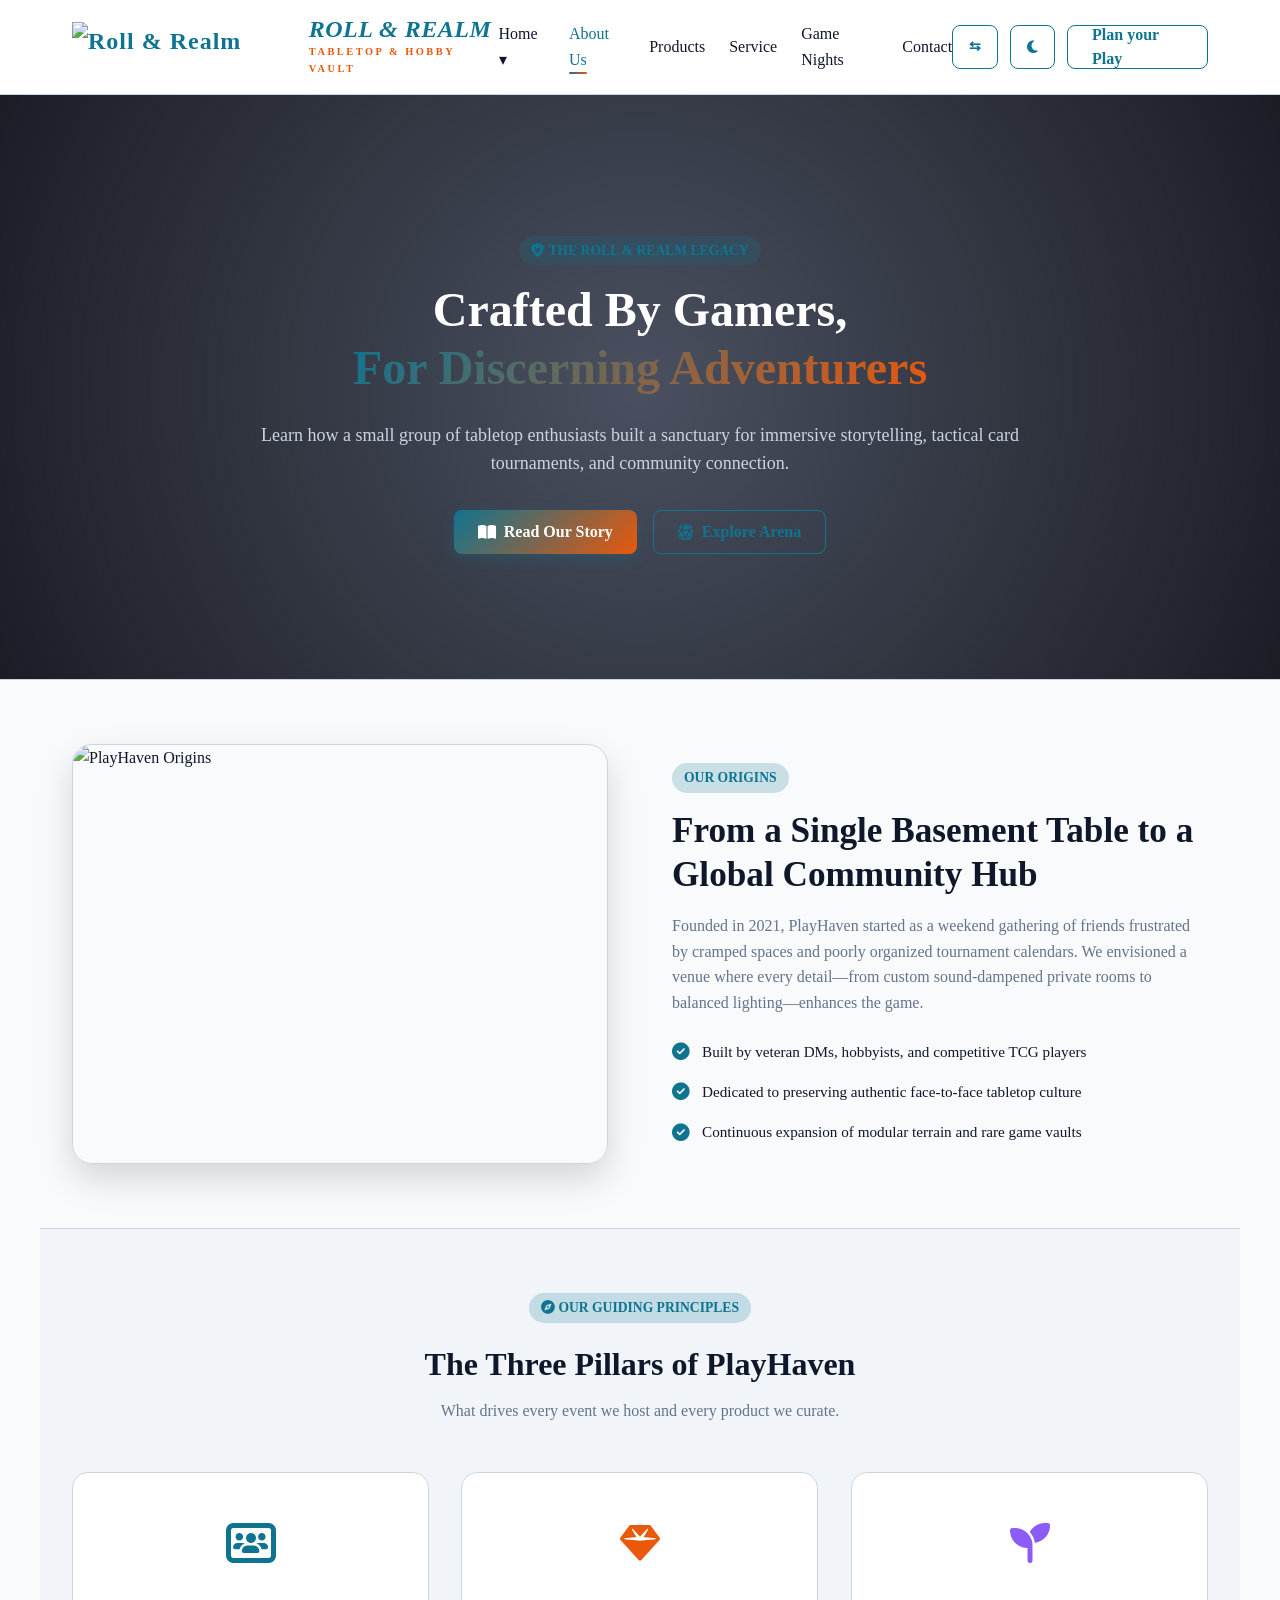
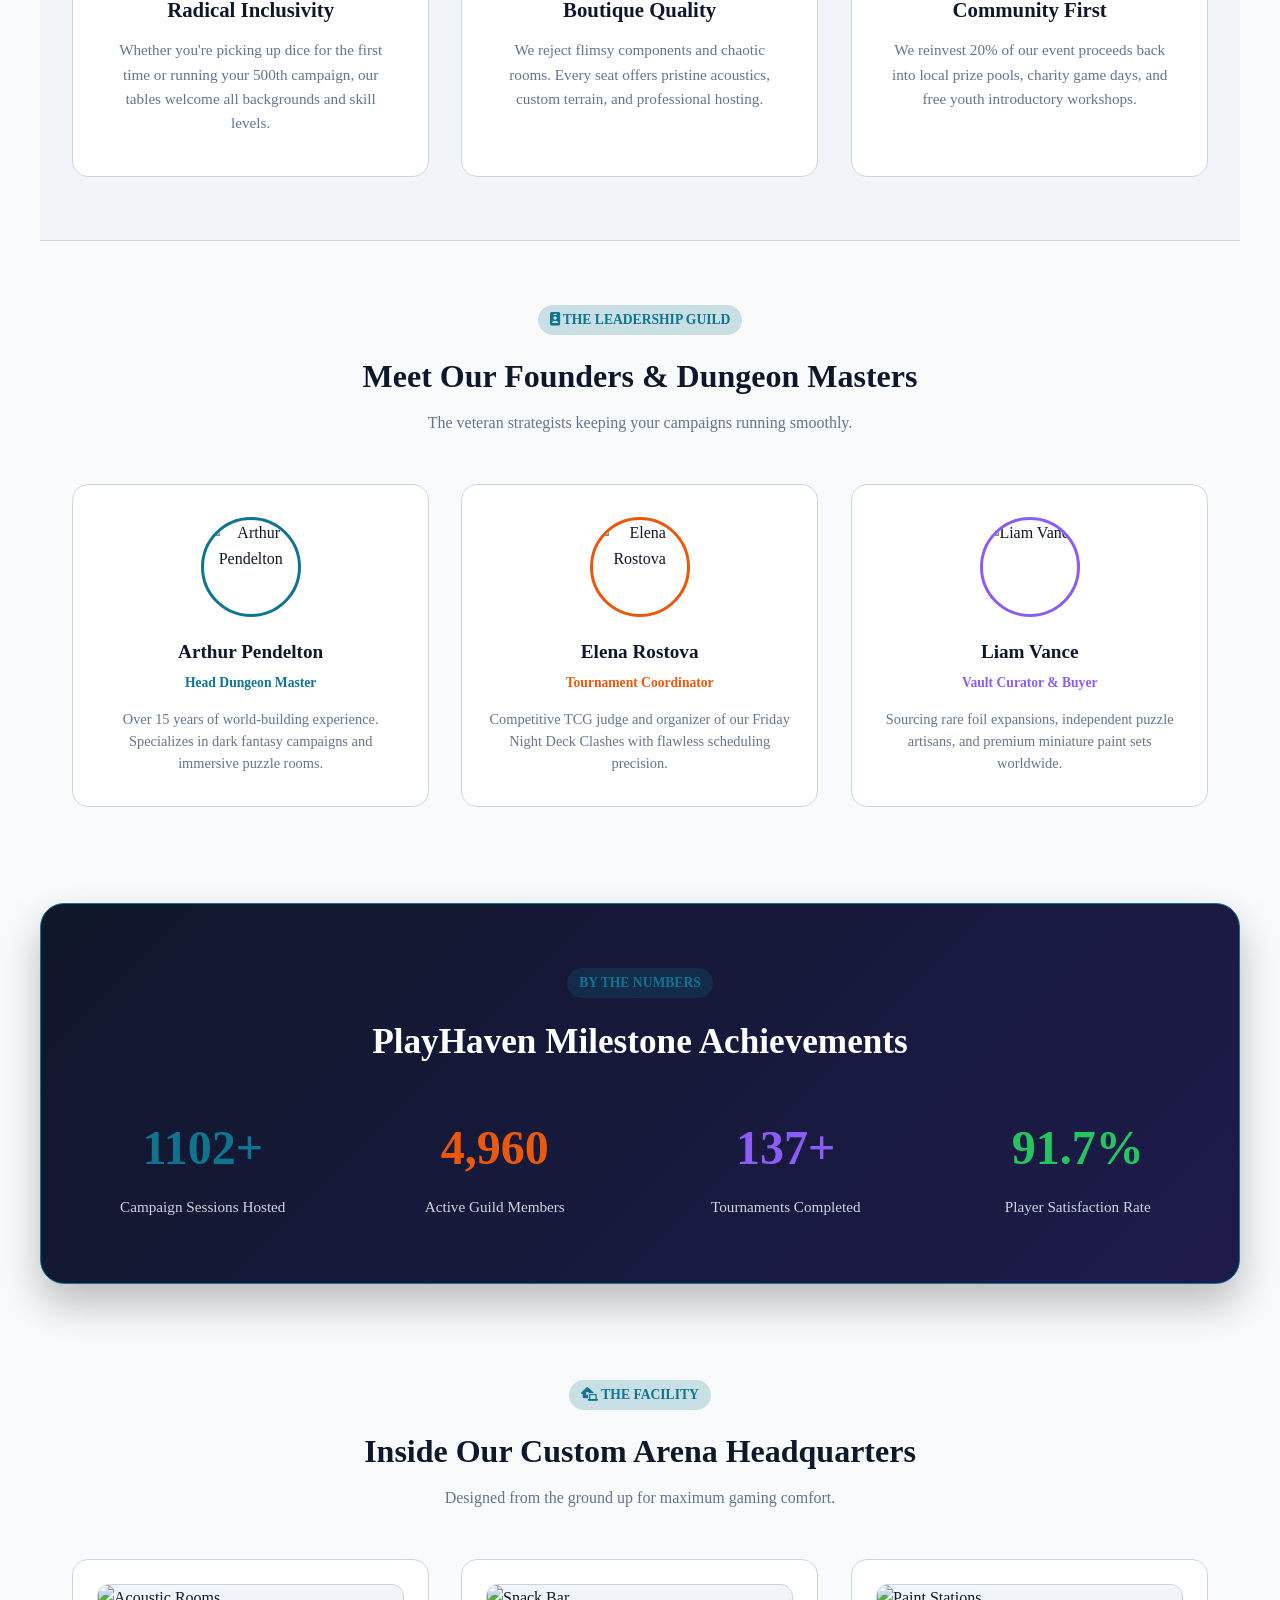
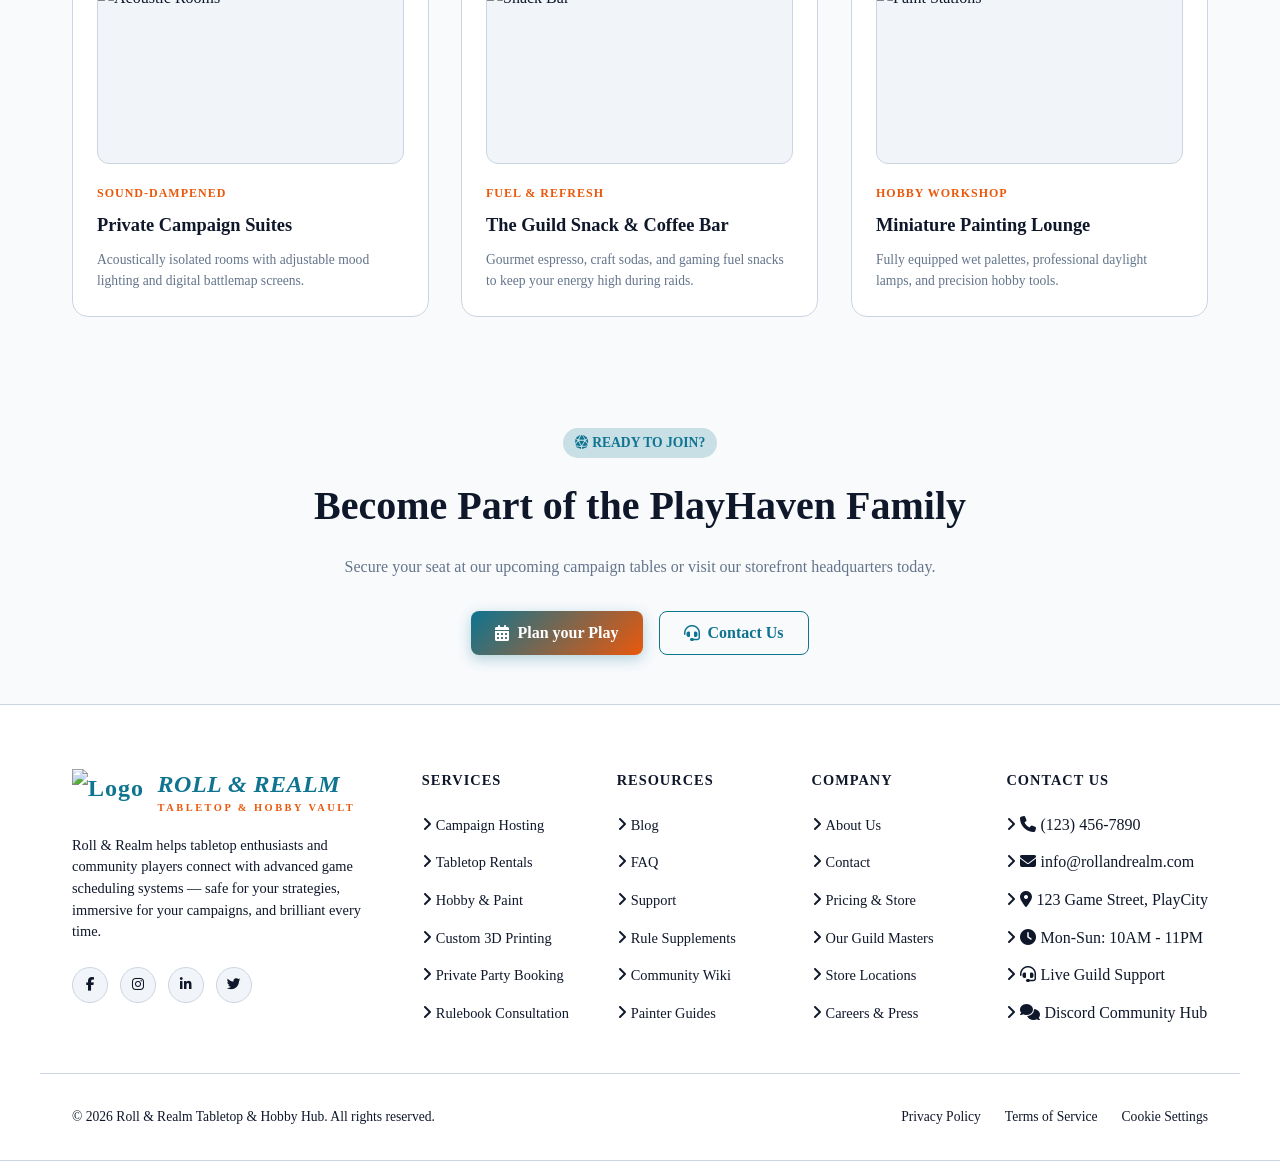
==== about.html @ 646dea74 "Add files via upload" ====
<!DOCTYPE html>
<html lang="en" dir="ltr" data-theme="light">
<head>
  <meta charset="UTF-8" />
  <meta name="viewport" content="width=device-width, initial-scale=1.0" />
  <title>Roll & Realm | About Our Guild & Story</title>
  <link rel="stylesheet" href="https://cdnjs.cloudflare.com/ajax/libs/font-awesome/6.5.2/css/all.min.css">
  <link rel="stylesheet" href="header_footer.css">
  <link rel="stylesheet" href="index.css">
  <link rel="stylesheet" href="about.css">
</head>
<body>

  <!-- HEADER -->
  <header>
    <div class="nav-container">
      <a href="index.html" class="logo" style="display: flex; align-items: center; gap: 0.85rem; text-decoration: none;">
        <!-- Header Logo Image (50px height) -->
        <img src="images/Gemini_Generated_Image_be06c9be06c9be06-removebg-preview.png" alt="Roll & Realm Logo" class="logo-img" style="height: 50px; width: auto; object-fit: contain;">
        <div style="display: flex; flex-direction: column;">
          <!-- Primary & Secondary Color-Split Title -->
          <span style="font-family: var(--font-heading); font-size: 1.5rem; font-weight: 800; font-style: italic; letter-spacing: 0.5px; color: var(--accent-teal); line-height: 1.1;">
            ROLL & REALM
          </span>
          <span style="font-family: var(--font-body); font-size: 0.65rem; font-weight: 700; letter-spacing: 2.5px; color: var(--accent-orange); text-transform: uppercase; margin-top: 2px;">
            TABLETOP & HOBBY VAULT
          </span>
        </div>
      </a>
      
      <!-- Mobile Hamburger Toggle Button -->
      <button id="mobileMenuToggle" class="mobile-menu-toggle" aria-label="Toggle Navigation Menu">
        <i class="fa-solid fa-bars"></i>
      </button>
      
      <ul class="nav-links" id="navLinks">
        <li class="dropdown" id="homeDropdown">
          <a href="index.html" class="active dropdown-toggle">Home ▾</a>
          <ul class="dropdown-menu">
            <li><a href="index.html">Home 1</a></li>
            <li><a href="home2.html">Home 2</a></li>
          </ul>
        </li>
        <li><a href="about.html" class="active">About Us</a></li>
        <li><a href="products.html">Products</a></li>
        <li><a href="service.html">Service</a></li>
        <li><a href="gamenights.html">Game Nights</a></li>
        <li><a href="contact.html">Contact</a></li>
      </ul>

      <div class="header-actions">
        <button id="rtlToggle" class="icon-btn" title="Toggle Text Direction">⇆</button>
        <button id="themeToggle" class="icon-btn" title="Toggle Dark/Light Mode"><i class="fa-solid fa-moon"></i></button>
        <a href="joingamenight.html" class="btn btn-secondary">Plan your Play</a>
      </div>
    </div>
  </header>

  <!-- SECTION 1: HERO BANNER -->
  <section class="hero about-hero">
    <div class="hero-container about-hero-container">
      <div class="hero-content about-hero-content">
        <span class="badge"><i class="fa-solid fa-shield-cat"></i> THE Roll & Realm LEGACY</span>
        <h1 class="about-title">Crafted By Gamers, <br><span>For Discerning Adventurers</span></h1>
        <p class="about-sub">Learn how a small group of tabletop enthusiasts built a sanctuary for immersive storytelling, tactical card tournaments, and community connection.</p>
        
        <div class="about-hero-buttons">
          <a href="#story" class="btn btn-primary"><i class="fa-solid fa-book-open"></i> Read Our Story</a>
          <a href="gamenights.html" class="btn btn-secondary"><i class="fa-solid fa-dice-d20"></i> Explore Arena</a>
        </div>
      </div>
    </div>
  </section>

  <!-- SECTION 2: OUR ORIGIN STORY -->
  <section class="container" id="story">
    <div class="feature-split-grid">
      <div class="feature-img-box">
        <img src="images/7962aaa13ecdf8070769fff1e9ca7cd3.jpg" alt="PlayHaven Origins" class="split-img">
      </div>
      <div class="feature-text-content">
        <span class="badge">OUR ORIGINS</span>
        <h2 class="section-title about-story-title">From a Single Basement Table to a Global Community Hub</h2>
        <p class="section-subtitle about-story-sub">
          Founded in 2021, PlayHaven started as a weekend gathering of friends frustrated by cramped spaces and poorly organized tournament calendars. We envisioned a venue where every detail—from custom sound-dampened private rooms to balanced lighting—enhances the game.
        </p>
        <ul class="feature-check-list">
          <li><i class="fa-solid fa-circle-check"></i> Built by veteran DMs, hobbyists, and competitive TCG players</li>
          <li><i class="fa-solid fa-circle-check"></i> Dedicated to preserving authentic face-to-face tabletop culture</li>
          <li><i class="fa-solid fa-circle-check"></i> Continuous expansion of modular terrain and rare game vaults</li>
        </ul>
      </div>
    </div>
  </section>

  <!-- SECTION 3: CORE PILLARS / VALUES -->
  <section class="container pillars-section">
    <div class="section-header center-header">
      <span class="badge"><i class="fa-solid fa-compass"></i> OUR GUIDING PRINCIPLES</span>
      <h2 class="section-title">The Three Pillars of PlayHaven</h2>
      <p class="section-subtitle">What drives every event we host and every product we curate.</p>
    </div>

    <div class="grid pillars-grid">
      <div class="card pillar-card">
        <div class="pillar-icon teal-icon"><i class="fa-solid fa-users-rectangle"></i></div>
        <h3 class="card-title">Radical Inclusivity</h3>
        <p class="pillar-desc">Whether you're picking up dice for the first time or running your 500th campaign, our tables welcome all backgrounds and skill levels.</p>
      </div>

      <div class="card pillar-card">
        <div class="pillar-icon orange-icon"><i class="fa-solid fa-gem"></i></div>
        <h3 class="card-title">Boutique Quality</h3>
        <p class="pillar-desc">We reject flimsy components and chaotic rooms. Every seat offers pristine acoustics, custom terrain, and professional hosting.</p>
      </div>

      <div class="card pillar-card">
        <div class="pillar-icon purple-icon"><i class="fa-solid fa-seedling"></i></div>
        <h3 class="card-title">Community First</h3>
        <p class="pillar-desc">We reinvest 20% of our event proceeds back into local prize pools, charity game days, and free youth introductory workshops.</p>
      </div>
    </div>
  </section>

  <!-- SECTION 4: MEET THE GUILD MASTERS (TEAM) -->
  <section class="container">
    <div class="section-header center-header">
      <span class="badge"><i class="fa-solid fa-id-badge"></i> THE LEADERSHIP GUILD</span>
      <h2 class="section-title">Meet Our Founders & Dungeon Masters</h2>
      <p class="section-subtitle">The veteran strategists keeping your campaigns running smoothly.</p>
    </div>

    <div class="grid team-grid">
      <div class="card team-card">
        <div class="team-avatar teal-border">
          <img src="images/73cfa2ab634e9ffde08defc4d5d19cc4.jpg" alt="Arthur Pendelton">
        </div>
        <h3 class="card-title">Arthur Pendelton</h3>
        <p class="team-role teal-text">Head Dungeon Master</p>
        <p class="team-bio">Over 15 years of world-building experience. Specializes in dark fantasy campaigns and immersive puzzle rooms.</p>
      </div>

      <div class="card team-card">
        <div class="team-avatar orange-border">
          <img src="images/0a29b0160ee23f78bee0ffdef27e2d94.jpg" alt="Elena Rostova">
        </div>
        <h3 class="card-title">Elena Rostova</h3>
        <p class="team-role orange-text">Tournament Coordinator</p>
        <p class="team-bio">Competitive TCG judge and organizer of our Friday Night Deck Clashes with flawless scheduling precision.</p>
      </div>

      <div class="card team-card">
        <div class="team-avatar purple-border">
          <img src="images/62b216ba33ad193ccfe4225946fd51f7.jpg" alt="Liam Vance">
        </div>
        <h3 class="card-title">Liam Vance</h3>
        <p class="team-role purple-text">Vault Curator & Buyer</p>
        <p class="team-bio">Sourcing rare foil expansions, independent puzzle artisans, and premium miniature paint sets worldwide.</p>
      </div>
    </div>
  </section>

  <!-- SECTION 5: ARENA STATS & MILESTONES -->
  <section class="container milestones-banner">
    <span class="badge glow-badge">BY THE NUMBERS</span>
    <h2 class="milestones-title">PlayHaven Milestone Achievements</h2>
    
    <div class="grid stats-grid">
      <div>
        <div class="stat-number teal-text" data-target="1200" data-suffix="+">0</div>
        <p class="stat-label">Campaign Sessions Hosted</p>
      </div>
      <div>
        <div class="stat-number orange-text" data-target="5400" data-comma="true">0</div>
        <p class="stat-label">Active Guild Members</p>
      </div>
      <div>
        <div class="stat-number purple-text" data-target="150" data-suffix="+">0</div>
        <p class="stat-label">Tournaments Completed</p>
      </div>
      <div>
        <div class="stat-number green-text" data-target="99.8" data-decimal="1" data-suffix="%">0</div>
        <p class="stat-label">Player Satisfaction Rate</p>
      </div>
    </div>
  </section>

  <!-- SECTION 6: AMENITIES & FACILITIES TOUR -->
  <section class="container">
    <div class="section-header center-header">
      <span class="badge"><i class="fa-solid fa-house-laptop"></i> THE FACILITY</span>
      <h2 class="section-title">Inside Our Custom Arena Headquarters</h2>
      <p class="section-subtitle">Designed from the ground up for maximum gaming comfort.</p>
    </div>

    <div class="grid">
      <div class="card">
        <div class="card-img-container">
          <img src="images/deb864ee4338fb6cf59f6efba144cb73.jpg" alt="Acoustic Rooms" class="card-img">
        </div>
        <span class="card-tags">SOUND-DAMPENED</span>
        <h3 class="card-title">Private Campaign Suites</h3>
        <p class="facility-desc">Acoustically isolated rooms with adjustable mood lighting and digital battlemap screens.</p>
      </div>

      <div class="card">
        <div class="card-img-container">
          <img src="images/7059cb725a400b8bf9dd830a35dd4285.jpg" alt="Snack Bar" class="card-img">
        </div>
        <span class="card-tags">FUEL & REFRESH</span>
        <h3 class="card-title">The Guild Snack & Coffee Bar</h3>
        <p class="facility-desc">Gourmet espresso, craft sodas, and gaming fuel snacks to keep your energy high during raids.</p>
      </div>

      <div class="card">
        <div class="card-img-container">
          <img src="images/3bfb97fa944cf3297b268c1e244c42bf.jpg" alt="Paint Stations" class="card-img">
        </div>
        <span class="card-tags">HOBBY WORKSHOP</span>
        <h3 class="card-title">Miniature Painting Lounge</h3>
        <p class="facility-desc">Fully equipped wet palettes, professional daylight lamps, and precision hobby tools.</p>
      </div>
    </div>
  </section>

  <!-- SECTION 7: FINAL CTA -->
  <section class="container about-cta-section">
    <div class="about-cta-box">
      <span class="badge"><i class="fa-solid fa-dice-d20"></i> READY TO JOIN?</span>
      <h2 class="section-title about-cta-title">Become Part of the PlayHaven Family</h2>
      <p class="section-subtitle about-cta-sub">Secure your seat at our upcoming campaign tables or visit our storefront headquarters today.</p>
      <div class="about-cta-buttons">
        <a href="joingamenight.html" class="btn btn-primary"><i class="fa-solid fa-calendar-days"></i> Plan your Play</a>
        <a href="contact.html" class="btn btn-secondary"><i class="fa-solid fa-headset"></i> Contact Us</a>
      </div>
    </div>
  </section>

  <!-- FOOTER -->
  <footer class="site-footer">
    <div class="footer-container">
      <div class="footer-brand-col">
        <a href="index.html" class="footer-logo" style="display: flex; align-items: center; gap: 0.85rem; text-decoration: none;">
          <!-- Footer Logo Image (50px height) -->
          <img src="images/Gemini_Generated_Image_be06c9be06c9be06-removebg-preview.png" alt="Logo" class="footer-logo-img" style="height: 50px; width: auto; object-fit: contain;">
          <div style="display: flex; flex-direction: column;">
            <!-- Primary & Secondary Color-Split Title -->
            <span style="font-family: var(--font-heading); font-size: 1.5rem; font-weight: 800; font-style: italic; letter-spacing: 0.5px; color: var(--accent-teal); line-height: 1.1;">
              ROLL & REALM
            </span>
            <span style="font-family: var(--font-body); font-size: 0.65rem; font-weight: 700; letter-spacing: 2.5px; color: var(--accent-orange); text-transform: uppercase; margin-top: 2px;">
              TABLETOP & HOBBY VAULT
            </span>
          </div>
        </a>
        <p>Roll & Realm helps tabletop enthusiasts and community players connect with advanced game scheduling systems — safe for your strategies, immersive for your campaigns, and brilliant every time.</p>
        <div class="footer-socials">
          <a href="#" class="social-icon"><i class="fab fa-facebook-f"></i></a>
          <a href="#" class="social-icon"><i class="fab fa-instagram"></i></a>
          <a href="#" class="social-icon"><i class="fab fa-linkedin-in"></i></a>
          <a href="#" class="social-icon"><i class="fab fa-twitter"></i></a>
        </div>
      </div>

      <div class="footer-col">
        <h4>SERVICES</h4>
        <ul class="footer-links">
          <li><i class="fa-solid fa-angle-right"></i> <a href="service.html">Campaign Hosting</a></li>
          <li><i class="fa-solid fa-angle-right"></i> <a href="service.html">Tabletop Rentals</a></li>
          <li><i class="fa-solid fa-angle-right"></i> <a href="service.html">Hobby & Paint</a></li>
          <li><i class="fa-solid fa-angle-right"></i> <a href="service.html">Custom 3D Printing</a></li>
          <li><i class="fa-solid fa-angle-right"></i> <a href="service.html">Private Party Booking</a></li>
          <li><i class="fa-solid fa-angle-right"></i> <a href="service.html">Rulebook Consultation</a></li>
        </ul>
      </div>

      <div class="footer-col">
        <h4>RESOURCES</h4>
        <ul class="footer-links">
          <li><i class="fa-solid fa-angle-right"></i> <a href="blog.html">Blog</a></li>
          <li><i class="fa-solid fa-angle-right"></i> <a href="contact.html">FAQ</a></li>
          <li><i class="fa-solid fa-angle-right"></i> <a href="contact.html">Support</a></li>
          <li><i class="fa-solid fa-angle-right"></i> <a href="blog.html">Rule Supplements</a></li>
          <li><i class="fa-solid fa-angle-right"></i> <a href="blog.html">Community Wiki</a></li>
          <li><i class="fa-solid fa-angle-right"></i> <a href="blog.html">Painter Guides</a></li>
        </ul>
      </div>

      <div class="footer-col">
        <h4>COMPANY</h4>
        <ul class="footer-links">
          <li><i class="fa-solid fa-angle-right"></i> <a href="about.html">About Us</a></li>
          <li><i class="fa-solid fa-angle-right"></i> <a href="contact.html">Contact</a></li>
          <li><i class="fa-solid fa-angle-right"></i> <a href="products.html">Pricing & Store</a></li>
          <li><i class="fa-solid fa-angle-right"></i> <a href="about.html">Our Guild Masters</a></li>
          <li><i class="fa-solid fa-angle-right"></i> <a href="about.html">Store Locations</a></li>
          <li><i class="fa-solid fa-angle-right"></i> <a href="about.html">Careers & Press</a></li>
        </ul>
      </div>

      <div class="footer-col">
        <h4>CONTACT US</h4>
        <ul class="footer-links">
          <li><i class="fa-solid fa-angle-right"></i> <i class="fa-solid fa-phone"></i> (123) 456-7890</li>
          <li><i class="fa-solid fa-angle-right"></i> <i class="fa-solid fa-envelope"></i> info@rollandrealm.com</li>
          <li><i class="fa-solid fa-angle-right"></i> <i class="fa-solid fa-map-marker-alt"></i> 123 Game Street, PlayCity</li>
          <li><i class="fa-solid fa-angle-right"></i> <i class="fa-solid fa-clock"></i> Mon-Sun: 10AM - 11PM</li>
          <li><i class="fa-solid fa-angle-right"></i> <i class="fa-solid fa-headset"></i> Live Guild Support</li>
          <li><i class="fa-solid fa-angle-right"></i> <i class="fa-solid fa-comments"></i> Discord Community Hub</li>
        </ul>
      </div>
    </div>

    <div class="footer-bottom">
      <p>&copy; 2026 Roll & Realm Tabletop & Hobby Hub. All rights reserved.</p>
      <div class="footer-bottom-links">
        <a href="#">Privacy Policy</a>
        <a href="#">Terms of Service</a>
        <a href="#">Cookie Settings</a>
      </div>
    </div>
  </footer>

  <script src="allfils.js"></script>
</body>
</html>
---- header_footer.css ----
:root {
  --font-heading: 'Playfair Display', serif;
  --font-body: 'Lora', serif;
}

:root[data-theme="dark"] {
  --bg-dark: #0f111a;
  --bg-card: #181b29;
  --bg-card-hover: #21263b;
  --accent-teal: #06b6d4;
  --accent-orange: #f97316;
  --accent-purple: #8b5cf6;
  --text-main: #f3f4f6;
  --text-muted: #9ca3af;
  --border-color: #2e344e;
}

:root, :root[data-theme="light"] {
  --bg-dark: #f8fafc;
  --bg-card: #ffffff;
  --bg-card-hover: #f1f5f9;
  --accent-teal: #0e7490;
  --accent-orange: #ea580c;
  --accent-purple: #8b5cf6;
  --text-main: #0f172a;
  --text-muted: #64748b;
  --border-color: #cbd5e1;
}

* {
  box-sizing: border-box;
  margin: 0;
  padding: 0;
}

body {
  background-color: var(--bg-dark);
  color: var(--text-main);
  font-family: var(--font-body);
  line-height: 1.6;
  transition: background-color 0.3s ease, color 0.3s ease;
}

a {
  color: inherit;
  text-decoration: none;
}

header {
  background-color: var(--bg-card);
  backdrop-filter: blur(8px);
  border-bottom: 1px solid var(--border-color);
  position: sticky;
  top: 0;
  z-index: 1000;
}

.nav-container {
  max-width: 1200px;
  margin: 0 auto;
  display: flex;
  justify-content: space-between;
  align-items: center;
  padding: 1rem 2rem;
}

.logo {
  font-family: var(--font-heading);
  font-size: 1.5rem;
  font-weight: 800;
  color: var(--accent-teal);
  display: flex; 
  align-items: center;
  gap: 0.75rem;
  letter-spacing: 1px;
}

.logo-img {
  height: 36px;
  width: auto;
  object-fit: contain;
}

.nav-links {
  display: flex;
  list-style: none;
  gap: 1.5rem;
  align-items: center;
}

.nav-links a {
  font-weight: 500;
  transition: color 0.2s ease;
  position: relative;
  padding-bottom: 4px;
}

.nav-links a:hover {
  color: var(--accent-teal);
}

.nav-links a.active {
  color: var(--accent-teal);
}

.nav-links a.active::after {
  content: '';
  position: absolute;
  bottom: 0;
  left: 0;
  width: 100%;
  height: 2px;
  background: linear-gradient(135deg, var(--accent-teal), var(--accent-orange));
  border-radius: 2px;
}

.dropdown {
  position: relative;
}

.dropdown-menu {
  position: absolute;
  top: 100%;
  left: 0;
  background-color: var(--bg-card);
  border: 1px solid var(--border-color);
  border-radius: 8px;
  list-style: none;
  padding: 0.5rem 0;
  min-width: 130px;
  display: none;
  box-shadow: 0 10px 25px rgba(0,0,0,0.15);
}

.dropdown:hover .dropdown-menu {
  display: block;
}

.dropdown-menu li a {
  padding: 0.5rem 1rem;
  display: block;
  font-size: 0.9rem;
  color: var(--text-muted);
}

.dropdown-menu li a:hover {
  background-color: var(--bg-card-hover);
  color: var(--accent-teal);
  padding-bottom: 0.5rem;
}

.dropdown-menu li a.active::after {
  display: none;
}

.header-actions {
  display: flex;
  align-items: center;
  gap: 0.75rem;
}

/* --- Toggle Buttons matched exactly to Secondary Buttons --- */
.icon-btn {
  display: inline-flex;
  align-items: center;
  justify-content: center;
  gap: 0.5rem;
  padding: 0.75rem 1rem;
  border-radius: 8px;
  font-weight: 600;
  cursor: pointer;
  transition: all 0.2s ease;
  background: transparent;
  border: 1px solid var(--accent-teal);
  color: var(--accent-teal) !important;
  font-size: 0.9rem;
  font-family: var(--font-body);
  line-height: 1.5;
  height: 44px;
}

.icon-btn:hover {
  background: rgba(14, 116, 144, 0.12);
  transform: translateY(-2px);
}

.btn {
  display: inline-flex;
  align-items: center;
  justify-content: center;
  gap: 0.5rem;
  padding: 0.75rem 1.5rem;
  border-radius: 8px;
  font-weight: 600;
  cursor: pointer;
  transition: all 0.2s ease;
  border: none;
  font-family: var(--font-body);
  line-height: 1.5;
  height: 44px;
}

.btn-primary {
  background: linear-gradient(135deg, var(--accent-teal), var(--accent-orange));
  color: #ffffff !important;
  box-shadow: 0 4px 14px rgba(14, 116, 144, 0.3);
}

.btn-primary:hover {
  transform: translateY(-2px);
  box-shadow: 0 6px 20px rgba(249, 115, 22, 0.4);
}

.btn-secondary {
  background: transparent;
  border: 1px solid var(--accent-teal);
  color: var(--accent-teal) !important;
}

.btn-secondary:hover {
  background: rgba(14, 116, 144, 0.12);
  transform: translateY(-2px);
}

.badge {
  display: inline-block;
  background: rgba(14, 116, 144, 0.2);
  color: var(--accent-teal);
  padding: 0.25rem 0.75rem;
  border-radius: 20px;
  font-size: 0.85rem;
  font-weight: 600;
  margin-bottom: 1rem;
  text-transform: uppercase;
}

.site-footer {
  background-color: var(--bg-card);
  border-top: 1px solid var(--border-color);
  border-bottom: 1px solid var(--border-color);
  padding: 4rem 0 2rem 0;
}

.footer-container {
  max-width: 1200px;
  margin: 0 auto;
  padding: 0 2rem 3rem 2rem;
  display: grid;
  grid-template-columns: 2fr 1fr 1fr 1fr 1fr;
  gap: 2.5rem;
  border-bottom: 1px solid var(--border-color);
}

.footer-brand-col {
  display: flex;
  flex-direction: column;
  gap: 1rem;
}

.footer-logo {
  font-family: var(--font-heading);
  font-size: 1.5rem;
  font-weight: 800;
  color: var(--accent-teal);
  display: flex; 
  align-items: center;
  gap: 0.75rem;
  letter-spacing: 1px;
}

.footer-logo-img {
  height: 36px;
  width: auto;
  object-fit: contain;
}

.footer-brand-col p {
  font-size: 0.9rem;
  line-height: 1.5;
  max-width: 320px;
}

.footer-socials {
  display: flex;
  gap: 0.75rem;
  margin-top: 0.5rem;
}

.social-icon {
  width: 36px;
  height: 36px;
  background-color: var(--bg-card-hover);
  border: 1px solid var(--border-color);
  border-radius: 50%;
  display: flex;
  align-items: center;
  justify-content: center;
  color: var(--text-main);
  font-size: 0.85rem;
  font-weight: 600;
  transition: all 0.2s ease;
}

.social-icon:hover {
  background-color: var(--accent-teal);
  color: #fff;
  border-color: var(--accent-teal);
}

.footer-col h4 {
  font-family: var(--font-heading);
  font-size: 0.9rem;
  letter-spacing: 1px;
  color: var(--text-main);
  margin-bottom: 1.25rem;
}

.footer-links {
  list-style: none;
  display: flex;
  flex-direction: column;
  gap: 0.75rem;
}

.footer-links a {
  font-size: 0.9rem;
  transition: color 0.2s ease;
}

.footer-links a:hover {
  color: var(--accent-teal);
}

.footer-bottom {
  max-width: 1200px;
  margin: 0 auto;
  padding: 2rem 2rem 0 2rem;
  display: flex;
  justify-content: space-between;
  align-items: center;
  font-size: 0.85rem;
  flex-wrap: wrap;
  gap: 1rem;
}

.footer-bottom-links {
  display: flex;
  gap: 1.5rem;
}

.footer-bottom-links a:hover {
  color: var(--accent-teal);
}

.mobile-menu-toggle {
  display: none;
  background: var(--bg-card-hover);
  border: 1px solid var(--border-color);
  color: var(--text-main);
  padding: 0.5rem 0.75rem;
  border-radius: 8px;
  cursor: pointer;
  font-size: 1.1rem;
  transition: all 0.2s ease;
}

.mobile-menu-toggle:hover {
  border-color: var(--accent-teal);
  color: var(--accent-teal);
}

@media (max-width: 1024px) {
  .footer-container {
    grid-template-columns: 1fr 1fr;
    gap: 2rem;
  }
}

@media (max-width: 900px) {
  .nav-links {
    position: absolute;
    top: 100%;
    left: 0;
    width: 100%;
    background-color: var(--bg-card);
    flex-direction: column;
    align-items: flex-start;
    padding: 1.5rem 2rem;
    gap: 1.2rem;
    border-bottom: 1px solid var(--border-color);
    box-shadow: 0 15px 30px rgba(0, 0, 0, 0.2);
    display: none;
  }

  .nav-links.mobile-active {
    display: flex;
  }

  .mobile-menu-toggle {
    display: inline-flex;
    align-items: center;
    justify-content: center;
  }

  .footer-container {
    grid-template-columns: 1fr;
    gap: 2rem;
  }
  
  .footer-bottom {
    flex-direction: column;
    align-items: flex-start;
  }
}

.footer-col:last-child .footer-links li {
  white-space: nowrap;
}

.reveal-on-scroll {
  opacity: 0;
  transform: translateY(35px);
  transition: opacity 1.2s cubic-bezier(0.16, 1, 0.3, 1), 
              transform 1.2s cubic-bezier(0.16, 1, 0.3, 1);
  will-change: opacity, transform;
}

.reveal-on-scroll.visible {
  opacity: 1;
  transform: translateY(0);
}

.nav-links {
  display: flex;
  list-style: none;
  gap: 30px;
}

.nav-links a {
  position: relative;
  text-decoration: none;
  color: #333; /* Adjust to your text color */
  font-weight: 500;
  padding-bottom: 8px; /* Creates space for the line */
}

/* The active underline effect */
.nav-links a.active::after,
.nav-links a:hover::after {
  content: '';
  position: absolute;
  bottom: 0;
  left: 0;
  width: 100%;
  height: 2px;
  background-color:linear-gradient(to right, var(--accent-teal), var(--accent-orange)); /* Change this to match your theme's accent color (e.g., gold or blue) */
  border-radius: 2px;
}
.nav-links {
  display: flex;
  list-style: none;
  gap: 1.5rem;
  align-items: center;
}

.nav-links > li > a {
  position: relative; /* REQUIRED: Anchors the underline line */
  text-decoration: none;
  font-weight: 500;
  padding-bottom: 6px; /* Creates clearance for the line */
  transition: color 0.2s ease;
  color: var(--text-main);
}

.nav-links > li > a:hover {
  color: var(--accent-teal);
}

.nav-links > li > a.active {
  color: var(--accent-teal);
}

/* The Active Underline Effect across all pages */
.nav-links > li > a.active::after,
.nav-links > li > a:hover::after {
  content: '';
  position: absolute;
  bottom: 0;
  left: 0;
  width: 100%;
  height: 2px;
  background: linear-gradient(135deg, var(--accent-teal), var(--accent-orange));
  border-radius: 2px;
}
---- index.css ----
.logo, .footer-logo {
  display: flex;
  align-items: center;
  gap: 0.85rem;
  text-decoration: none;
}

.logo-img, .footer-logo-img {
  height: 50px;
  width: auto;
  object-fit: contain;
}

.logo-text-group {
  display: flex;
  flex-direction: column;
}

.logo-title {
  font-family: var(--font-heading);
  font-size: 1.5rem;
  font-weight: 800;
  font-style: italic;
  letter-spacing: 0.5px;
  color: var(--text-main);
  line-height: 1.1;
}

.logo-title .brand-accent {
  color: var(--accent-teal);
}

.logo-subtitle {
  font-family: var(--font-body);
  font-size: 0.65rem;
  font-weight: 700;
  letter-spacing: 2.5px;
  color: var(--accent-teal);
  text-transform: uppercase;
  margin-top: 2px;
}

/* --- Hero Section Styles --- */
.hero {
  width: 100%;
  min-height: 85vh;
  margin: 0;
  padding: 5rem 2rem; 
  display: flex;
  align-items: center;
  justify-content: center;
  background: linear-gradient(rgba(15, 17, 26, 0.85), rgba(15, 17, 26, 0.85)), 
              url('images/Gemini_Generated_Image_5ckll5ckll5ckll5.png');
  background-size: cover;
  background-position: center;
  background-repeat: no-repeat;
  border-bottom: 1px solid var(--border-color);
}

.hero-container {
  max-width: 1200px;
  width: 100%;
  margin: 0 auto;
  display: grid;
  grid-template-columns: 1.1fr 0.9fr;
  gap: 3.5rem;
  align-items: center;
  padding: 0;
}

.hero-content {
  padding-left: 0;
  text-align: left;
}

.hero-content h1 {
  font-family: var(--font-heading);
  font-size: 3rem;
  line-height: 1.2;
  margin-bottom: 1.5rem;
  color: #ffffff;
}

.hero-content h1 span {
  color: var(--accent-orange);
}

.hero-content p {
  color: #cbd5e1;
  font-size: 1.125rem;
  margin-bottom: 2rem;
  line-height: 1.6;
}

.hero-buttons {
  display: flex;
  gap: 1rem;
}

.hero-banner-card {
  background: var(--bg-card);
  border: 1px solid var(--border-color);
  border-radius: 16px;
  padding: 2.25rem;
  box-shadow: 0 15px 35px rgba(0, 0, 0, 0.4);
  position: relative;
  overflow: hidden;
  backdrop-filter: blur(10px);
  width: 100%;
}

.hero-banner-card::before {
  content: '';
  position: absolute;
  top: 0;
  left: 0;
  width: 100%;
  height: 4px;
  background: linear-gradient(to right, var(--accent-teal), var(--accent-orange));
}

/* --- Split Section Layout --- */
.feature-split-section {
  background-color: var(--bg-card);
  border-top: 1px solid var(--border-color);
  border-bottom: 1px solid var(--border-color);
}

.feature-split-grid {
  display: grid;
  grid-template-columns: 1fr 1fr;
  gap: 4rem;
  align-items: center;
}

.feature-img-box {
  width: 100%;
  height: 420px;
  border-radius: 20px;
  overflow: hidden;
  border: 1px solid var(--border-color);
  box-shadow: 0 15px 35px rgba(0, 0, 0, 0.15);
}

.split-img {
  width: 100%;
  height: 100%;
  object-fit: cover;
  transition: transform 0.4s ease;
}

.feature-img-box:hover .split-img {
  transform: scale(1.03);
}

.feature-check-list {
  list-style: none;
  display: flex;
  flex-direction: column;
  gap: 1rem;
}

.feature-check-list li {
  display: flex;
  align-items: center;
  gap: 0.75rem;
  font-size: 0.95rem;
  font-weight: 500;
  color: var(--text-main);
}

.feature-check-list li i {
  color: var(--accent-teal);
  font-size: 1.1rem;
}

/* --- General Containers & Grids --- */
.container {
  max-width: 1200px;
  margin: 0 auto;
  padding: 4rem 2rem;
}

.section-header {
  display: flex;
  justify-content: space-between;
  align-items: flex-end;
  margin-bottom: 2rem;
  flex-wrap: wrap;
  gap: 1rem;
}

.section-title {
  font-family: var(--font-heading);
  font-size: 2rem;
  margin-bottom: 0.5rem;
  color: var(--text-main);
}

.section-subtitle {
  color: var(--text-muted);
}

.grid {
  display: grid;
  grid-template-columns: repeat(auto-fit, minmax(250px, 1fr));
  gap: 2rem;
}

.card {
  background-color: var(--bg-card);
  border: 1px solid var(--border-color);
  border-radius: 16px;
  padding: 1.5rem;
  transition: all 0.3s ease;
  display: flex;
  flex-direction: column;
}

.card:hover {
  transform: translateY(-5px);
  border-color: var(--accent-teal);
  background-color: var(--bg-card-hover);
  box-shadow: 0 10px 25px rgba(0, 0, 0, 0.15);
}

.card-img-container {
  width: 100%;
  height: 180px;
  background-color: var(--bg-card-hover);
  border-radius: 12px;
  overflow: hidden;
  margin-bottom: 1.25rem;
  border: 1px solid var(--border-color);
  display: flex;
  align-items: center;
  justify-content: center;
}

.card-img {
  width: 100%;
  height: 100%;
  object-fit: cover;
  transition: transform 0.3s ease;
}

.card:hover .card-img {
  transform: scale(1.05);
}

.card-tags {
  font-size: 0.75rem;
  color: var(--accent-orange);
  margin-bottom: 0.5rem;
  font-weight: 700;
  letter-spacing: 1px;
}

.card-title {
  font-family: var(--font-heading);
  font-size: 1.15rem;
  font-weight: 700;
  margin-bottom: 0.5rem;
  color: var(--text-main);
}

.card-price {
  font-size: 1.2rem;
  font-weight: 700;
  color: var(--accent-teal);
  margin-top: auto;
  padding-top: 1rem;
}

/* --- Category Flex Layout --- */
.flex-categories-container {
  display: flex;
  flex-wrap: wrap;
  gap: 2rem;
  justify-content: space-between;
}

.flex-card {
  flex: 1 1 calc(25% - 1.5rem);
  min-width: 240px;
  text-align: center;
  padding: 2rem 1.5rem;
  box-sizing: border-box;
}

/* --- Trusted By Champions Grid & Card Styles --- */
.testimonial-grid-layout {
  display: grid;
  grid-template-columns: repeat(3, 1fr);
  gap: 2rem;
  max-width: 1200px;
  margin: 0 auto;
  align-items: stretch;
}

.testimonial-box {
  background-color: var(--bg-card);
  border: 1px solid var(--border-color);
  border-radius: 20px;
  padding: 2.25rem 1.75rem;
  display: flex;
  flex-direction: column;
  align-items: center;
  text-align: center;
  transition: all 0.3s ease;
  box-shadow: 0 10px 25px rgba(0, 0, 0, 0.04);
}

.testimonial-box:hover {
  transform: translateY(-5px);
  border-color: var(--accent-teal);
  box-shadow: 0 15px 35px rgba(0, 0, 0, 0.1);
}

/* Highlighted middle card matching reference image */
.featured-testimonial {
  border: 2px solid var(--accent-teal) !important;
  background: linear-gradient(to bottom, var(--bg-card), var(--bg-card-hover));
  transform: scale(1.03);
  box-shadow: 0 15px 40px rgba(0, 168, 150, 0.12);
}

.featured-testimonial:hover {
  transform: scale(1.05) translateY(-5px);
}

.testimonial-avatar-container {
  width: 90px;
  height: 90px;
  border-radius: 50%;
  padding: 3px;
  border: 2px solid var(--border-color);
  margin: 0.5rem auto 1.25rem auto;
  overflow: hidden;
  background: var(--bg-dark);
}

.active-avatar {
  border-color: var(--accent-teal);
  box-shadow: 0 0 15px rgba(0, 168, 150, 0.25);
}

.testimonial-avatar {
  width: 100%;
  height: 100%;
  object-fit: cover;
  border-radius: 50%;
}

.testimonial-author-name {
  font-family: var(--font-heading);
  font-size: 1.25rem;
  font-weight: 800;
  color: var(--text-main);
  margin-bottom: 0.35rem;
}

.testimonial-author-title {
  font-family: var(--font-body);
  font-size: 0.65rem;
  font-weight: 700;
  letter-spacing: 1.5px;
  color: var(--accent-teal);
  margin-bottom: 1.25rem;
  text-transform: uppercase;
}

.testimonial-quote {
  font-family: var(--font-body);
  font-size: 0.9rem;
  color: var(--text-muted);
  line-height: 1.6;
  font-style: italic;
  margin-top: auto;
}

[dir="rtl"] .dropdown-menu {
  left: auto;
  right: 0;
}

/* --- Responsive Media Queries --- */
@media (max-width: 1024px) {
  .flex-card {
    flex: 1 1 calc(50% - 1rem);
  }
}

@media (max-width: 992px) {
  .testimonial-grid-layout {
    grid-template-columns: 1fr;
    max-width: 500px;
  }
  .featured-testimonial {
    transform: none;
  }
  .featured-testimonial:hover {
    transform: translateY(-5px);
  }
}

@media (max-width: 900px) {
  .hero-container {
    grid-template-columns: 1fr;
    text-align: center;
  }
  .hero-content {
    text-align: center;
  }
  .hero-content p {
    margin-left: auto;
    margin-right: auto;
  }
  .hero-buttons {
    justify-content: center;
  }

  .feature-split-grid {
    grid-template-columns: 1fr;
    gap: 2.5rem;
  }
  .feature-img-box {
    height: 300px;
  }
}

@media (max-width: 600px) {
  .flex-card {
    flex: 1 1 100%;
  }
}
---- about.css ----
/* ==========================================================================
   ABOUT US PAGE SPECIFIC STYLES (about.css)
   ========================================================================== */

/* --- Hero Section --- */
.about-hero {
  min-height: 65vh;
  padding: 6rem 2rem 5rem 2rem;
  background: radial-gradient(circle at center, rgba(15, 23, 42, 0.75) 0%, rgba(15, 17, 26, 0.95) 100%),
              url('images/Gemini_Generated_Image_5ckll5ckll5ckll5.png');
  background-size: cover;
  background-position: center;
  border-bottom: 1px solid var(--border-color);
  display: flex;
  align-items: center;
  justify-content: center;
  text-align: center;
}

.about-hero-container {
  max-width: 850px;
  margin: 0 auto;
  display: flex;
  flex-direction: column;
  align-items: center;
}

.about-hero-content {
  max-width: 800px;
  margin: 0 auto;
  text-align: center;
}

.about-title {
  font-family: var(--font-heading);
  font-size: 3rem;
  line-height: 1.2;
  margin-bottom: 1.25rem;
  color: #ffffff;
}

.about-title span {
  background: linear-gradient(135deg, var(--accent-teal), var(--accent-orange));
  -webkit-background-clip: text;
  -webkit-text-fill-color: transparent;
}

.about-sub {
  color: #cbd5e1;
  font-size: 1.15rem;
  line-height: 1.6;
  margin-bottom: 2rem;
}

.about-hero-buttons {
  display: flex;
  gap: 1rem;
  justify-content: center;
  flex-wrap: wrap;
}

/* --- Origin Story Split Section --- */
.about-story-title {
  font-size: 2.2rem;
  line-height: 1.25;
  margin-bottom: 1rem;
}

.about-story-sub {
  margin-bottom: 1.5rem;
}

/* --- Guiding Principles / Core Pillars --- */
.pillars-section {
  background-color: var(--bg-card-hover);
  border-top: 1px solid var(--border-color);
  border-bottom: 1px solid var(--border-color);
}

.center-header {
  text-align: center;
  display: block;
  margin-bottom: 3rem;
}

.pillars-grid {
  grid-template-columns: repeat(auto-fit, minmax(300px, 1fr));
  gap: 2rem;
}

.pillar-card {
  padding: 2.5rem 2rem;
  text-align: center;
}

.pillar-icon {
  font-size: 2.5rem;
  margin-bottom: 1rem;
}

.teal-icon { color: var(--accent-teal); }
.orange-icon { color: var(--accent-orange); }
.purple-icon { color: var(--accent-purple); }

.pillar-card .card-title {
  font-size: 1.3rem;
  margin-bottom: 0.75rem;
}

.pillar-desc {
  font-size: 0.95rem;
  color: var(--text-muted);
  line-height: 1.6;
}

/* --- Leadership / Team Grid --- */
.team-grid {
  grid-template-columns: repeat(auto-fit, minmax(260px, 1fr));
  gap: 2rem;
}

.team-card {
  text-align: center;
  padding: 2rem 1.5rem;
}

.team-avatar {
  width: 100px;
  height: 100px;
  border-radius: 50%;
  overflow: hidden;
  margin: 0 auto 1.25rem auto;
}

.teal-border { border: 3px solid var(--accent-teal); }
.orange-border { border: 3px solid var(--accent-orange); }
.purple-border { border: 3px solid var(--accent-purple); }

.team-avatar img {
  width: 100%;
  height: 100%;
  object-fit: cover;
}

.team-card .card-title {
  font-size: 1.2rem;
  margin-bottom: 0.25rem;
}

.team-role {
  font-size: 0.85rem;
  font-weight: 600;
  margin-bottom: 1rem;
}

.teal-text { color: var(--accent-teal); }
.orange-text { color: var(--accent-orange); }
.purple-text { color: var(--accent-purple); }
.green-text { color: #22c55e; }

.team-bio {
  font-size: 0.9rem;
  color: var(--text-muted);
  line-height: 1.5;
}

/* --- Milestones & Stats Banner Animation Styles --- */
.milestones-banner {
  background: linear-gradient(135deg, #0f172a, #1e1b4b);
  border: 1px solid var(--accent-teal);
  border-radius: 24px;
  text-align: center;
  color: #ffffff;
  padding: 4rem 2rem;
  margin-top: 2rem;
  margin-bottom: 2rem;
  box-shadow: 0 20px 40px rgba(0, 0, 0, 0.25);
  opacity: 0;
  transform: translateY(30px);
  transition: opacity 1.2s cubic-bezier(0.16, 1, 0.3, 1), 
              transform 1.2s cubic-bezier(0.16, 1, 0.3, 1);
}

.milestones-banner.visible {
  opacity: 1;
  transform: translateY(0);
}

.milestones-title {
  font-family: var(--font-heading);
  font-size: 2.2rem;
  margin-bottom: 2.5rem;
}

.stats-grid {
  grid-template-columns: repeat(auto-fit, minmax(200px, 1fr));
  gap: 2rem;
}

.milestones-banner .stats-grid > div {
  opacity: 0;
  transform: translateY(40px);
  transition: opacity 1.5s cubic-bezier(0.16, 1, 0.3, 1), 
              transform 1.5s cubic-bezier(0.16, 1, 0.3, 1);
  will-change: opacity, transform;
}

.milestones-banner.visible .stats-grid > div {
  opacity: 1;
  transform: translateY(0);
}

.milestones-banner .stats-grid > div:nth-child(1) { transition-delay: 0.1s; }
.milestones-banner .stats-grid > div:nth-child(2) { transition-delay: 0.3s; }
.milestones-banner .stats-grid > div:nth-child(3) { transition-delay: 0.5s; }
.milestones-banner .stats-grid > div:nth-child(4) { transition-delay: 0.7s; }

.stat-number {
  font-size: 3rem;
  font-family: var(--font-heading);
  font-weight: 800;
  margin-bottom: 0.5rem;
}

.stat-label {
  color: #cbd5e1;
  font-size: 0.95rem;
}

/* --- Facility Cards --- */
.facility-desc {
  font-size: 0.85rem;
  color: var(--text-muted);
}

/* --- Final CTA Section --- */
.about-cta-section {
  text-align: center;
  padding: 3rem 2rem 2rem 2rem;
}

.about-cta-box {
  max-width: 700px;
  margin: 0 auto;
}

.about-cta-title {
  font-size: 2.5rem;
  margin-bottom: 1rem;
}

.about-cta-sub {
  margin-bottom: 2rem;
}

.about-cta-buttons {
  display: flex;
  justify-content: center;
  gap: 1rem;
  flex-wrap: wrap;
}

/* --- Gap Tuning Before Footer --- */
.about-cta-section + .site-footer {
  margin-top: 1rem;
}

/* --- Responsive Adjustments --- */
@media (max-width: 900px) {
  .about-title {
    font-size: 2.2rem;
  }
  .about-story-title,
  .milestones-title,
  .about-cta-title {
    font-size: 1.9rem;
  }
}
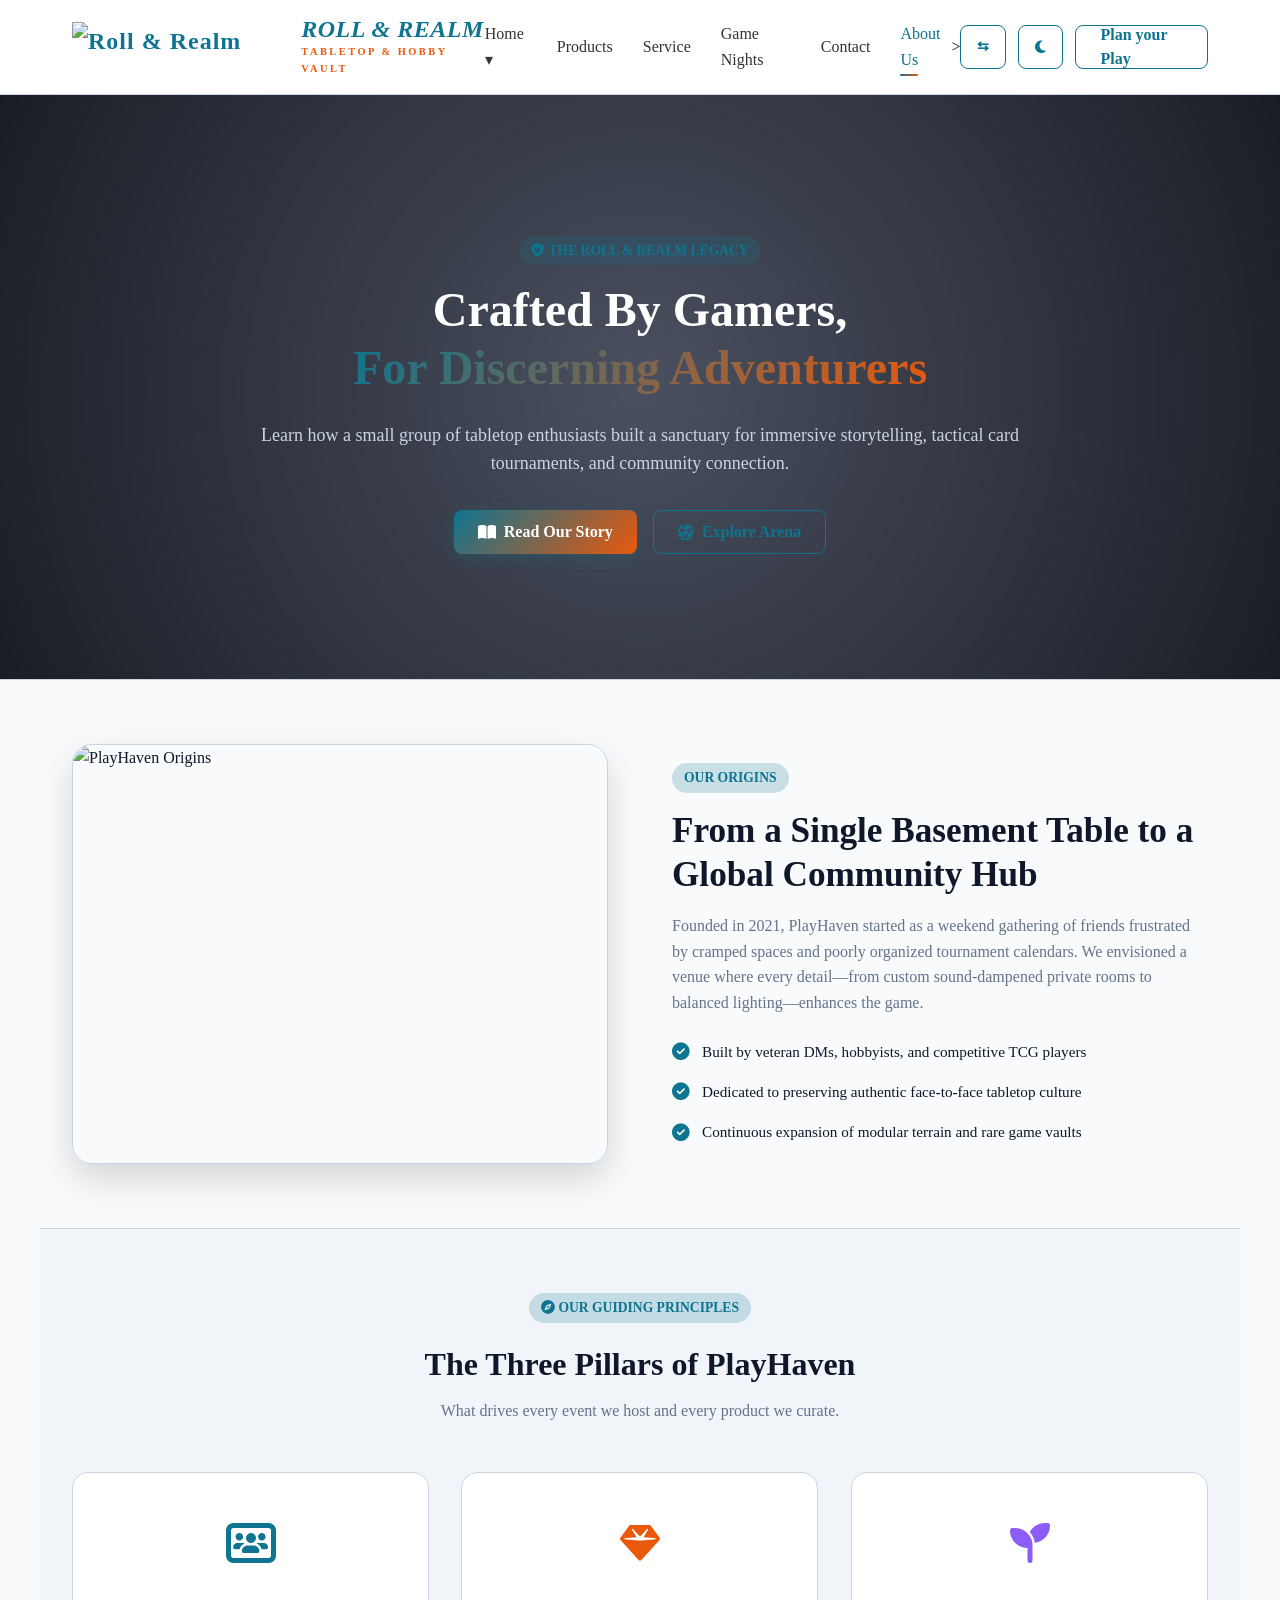
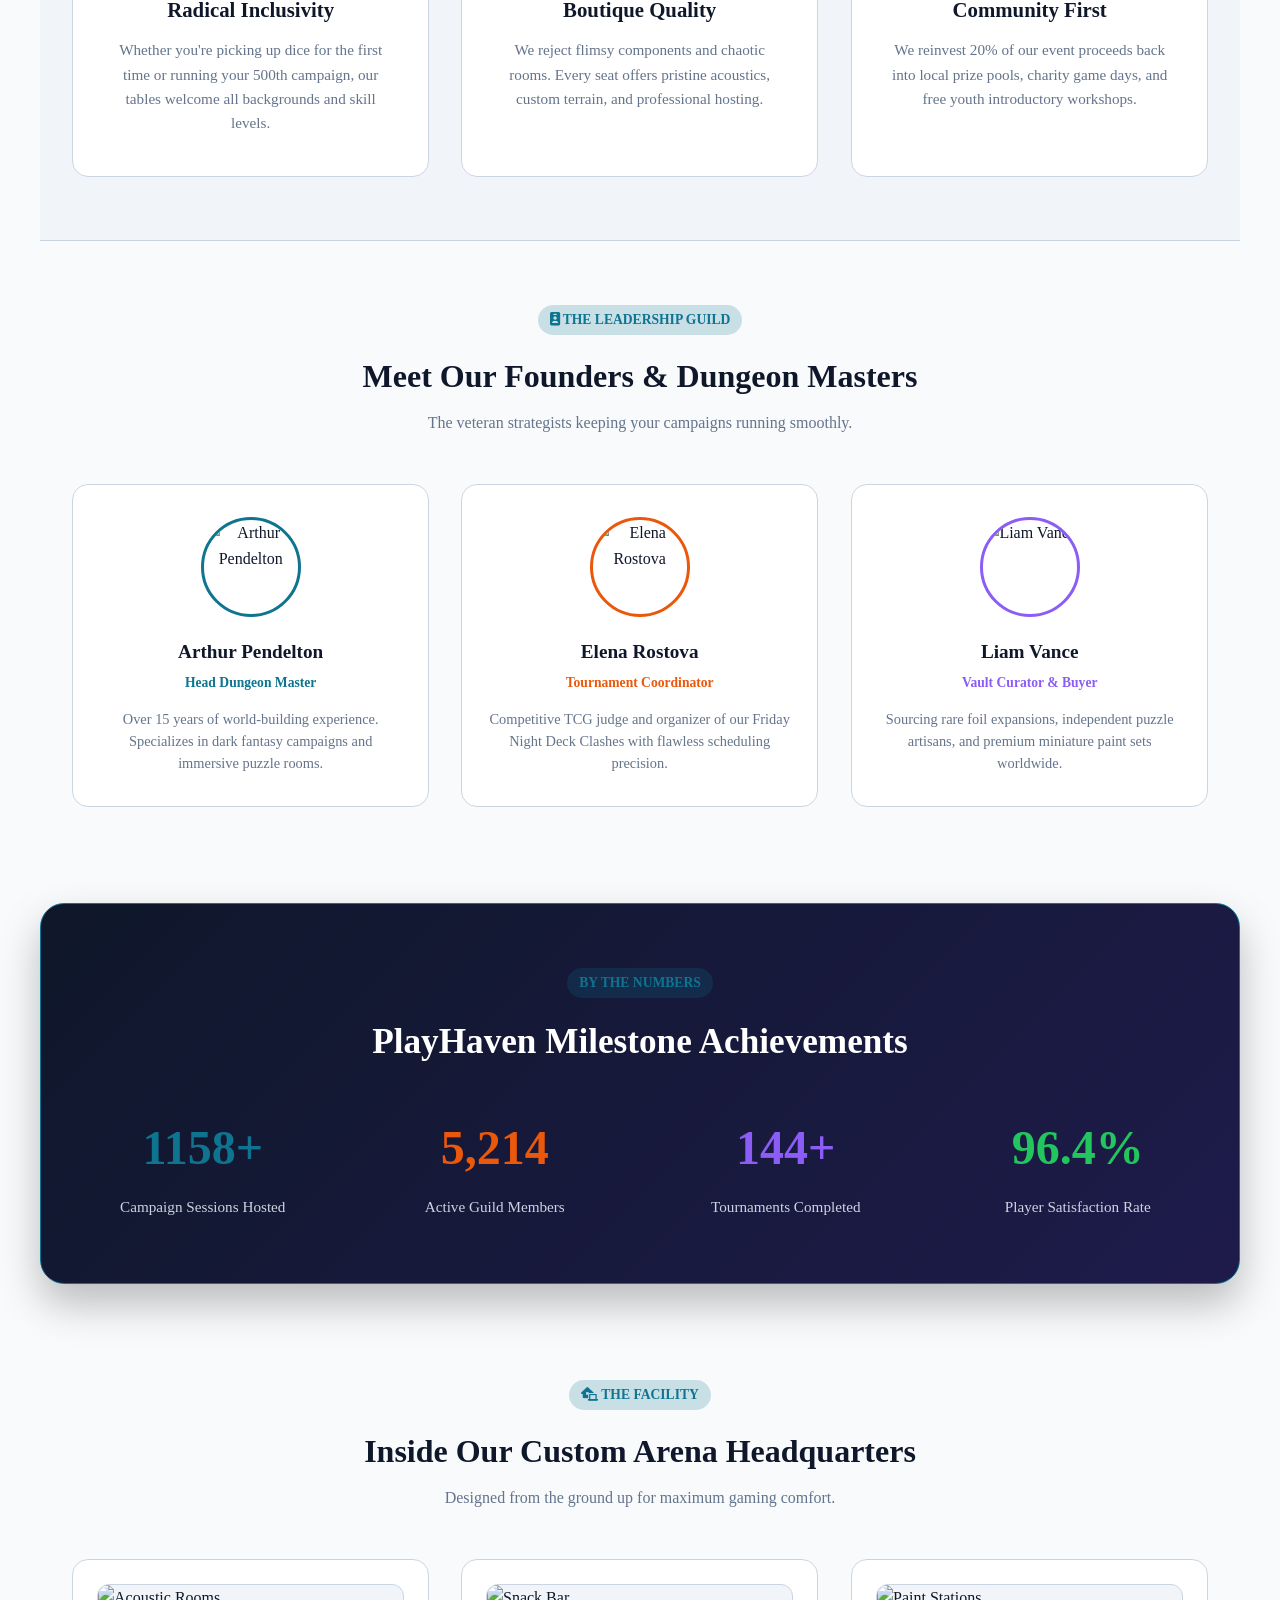
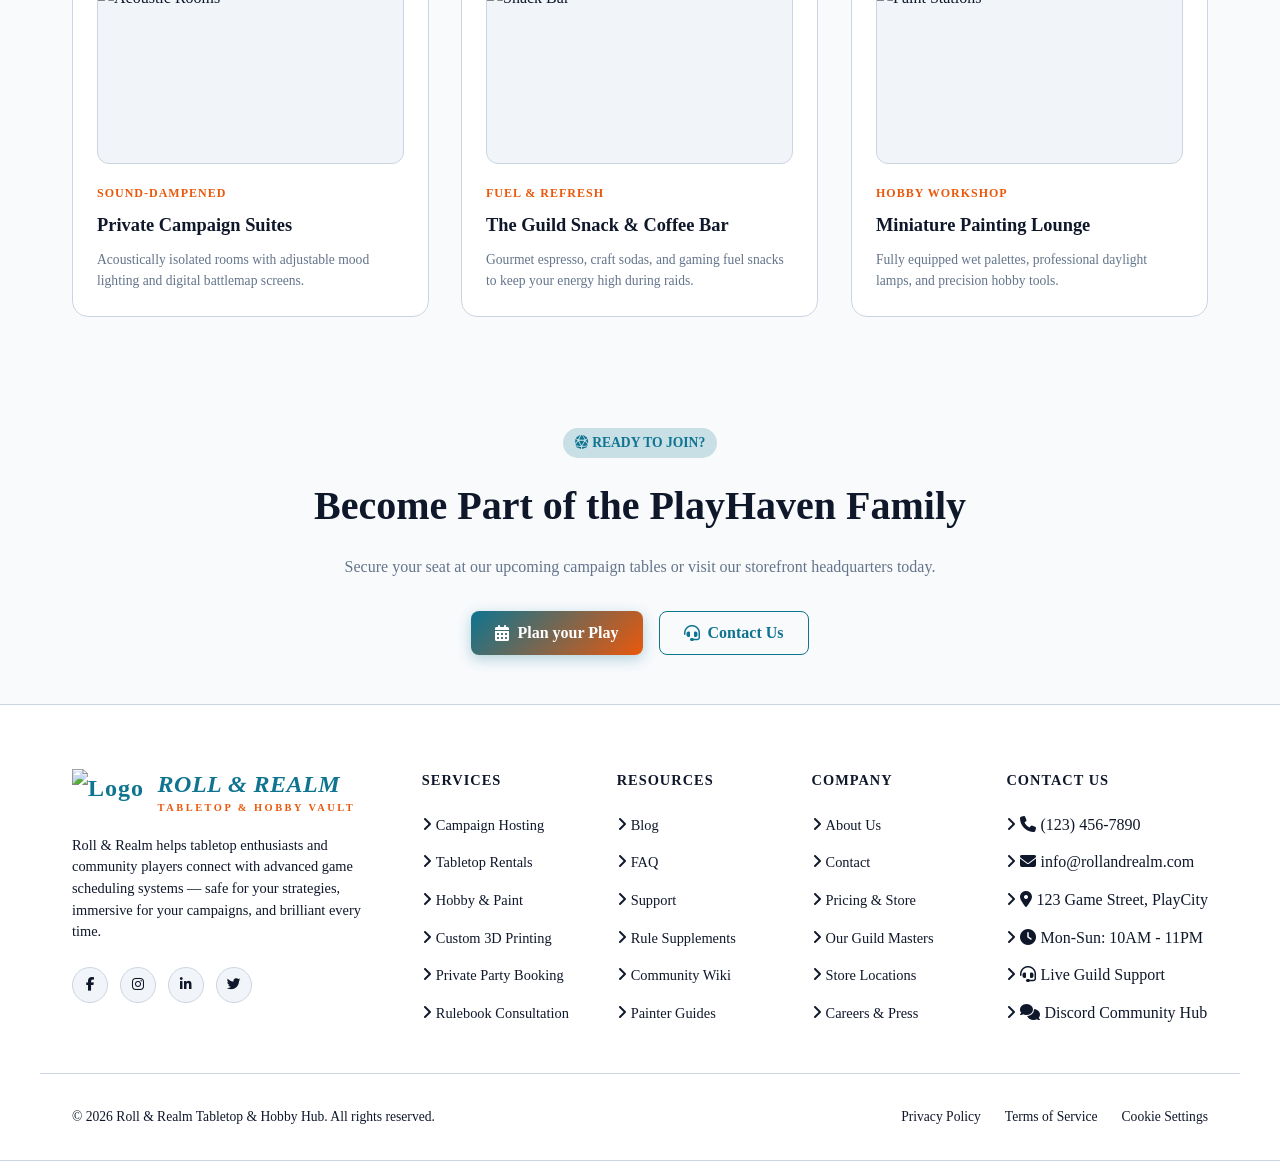
==== commit 7a52e7df: "Add files via upload" ====
--- a/about.html
+++ b/about.html
@@ -35,18 +35,18 @@
       
       <ul class="nav-links" id="navLinks">
         <li class="dropdown" id="homeDropdown">
-          <a href="index.html" class="active dropdown-toggle">Home ▾</a>
+          <a href="index.html" class="dropdown-toggle">Home ▾</a>
           <ul class="dropdown-menu">
             <li><a href="index.html">Home 1</a></li>
             <li><a href="home2.html">Home 2</a></li>
           </ul>
         </li>
-        <li><a href="about.html" class="active">About Us</a></li>
         <li><a href="products.html">Products</a></li>
         <li><a href="service.html">Service</a></li>
         <li><a href="gamenights.html">Game Nights</a></li>
         <li><a href="contact.html">Contact</a></li>
-      </ul>
+        <li><a href="about.html">About Us</a></li>
+      </ul>>
 
       <div class="header-actions">
         <button id="rtlToggle" class="icon-btn" title="Toggle Text Direction">⇆</button>
--- a/header_footer.css
+++ b/header_footer.css
@@ -456,33 +456,8 @@
   background-color:linear-gradient(to right, var(--accent-teal), var(--accent-orange)); /* Change this to match your theme's accent color (e.g., gold or blue) */
   border-radius: 2px;
 }
-.nav-links {
-  display: flex;
-  list-style: none;
-  gap: 1.5rem;
-  align-items: center;
-}
-
-.nav-links > li > a {
-  position: relative; /* REQUIRED: Anchors the underline line */
-  text-decoration: none;
-  font-weight: 500;
-  padding-bottom: 6px; /* Creates clearance for the line */
-  transition: color 0.2s ease;
-  color: var(--text-main);
-}
-
-.nav-links > li > a:hover {
-  color: var(--accent-teal);
-}
-
-.nav-links > li > a.active {
-  color: var(--accent-teal);
-}
-
-/* The Active Underline Effect across all pages */
-.nav-links > li > a.active::after,
-.nav-links > li > a:hover::after {
+.nav-links a.active::after,
+.nav-links a:hover::after {
   content: '';
   position: absolute;
   bottom: 0;
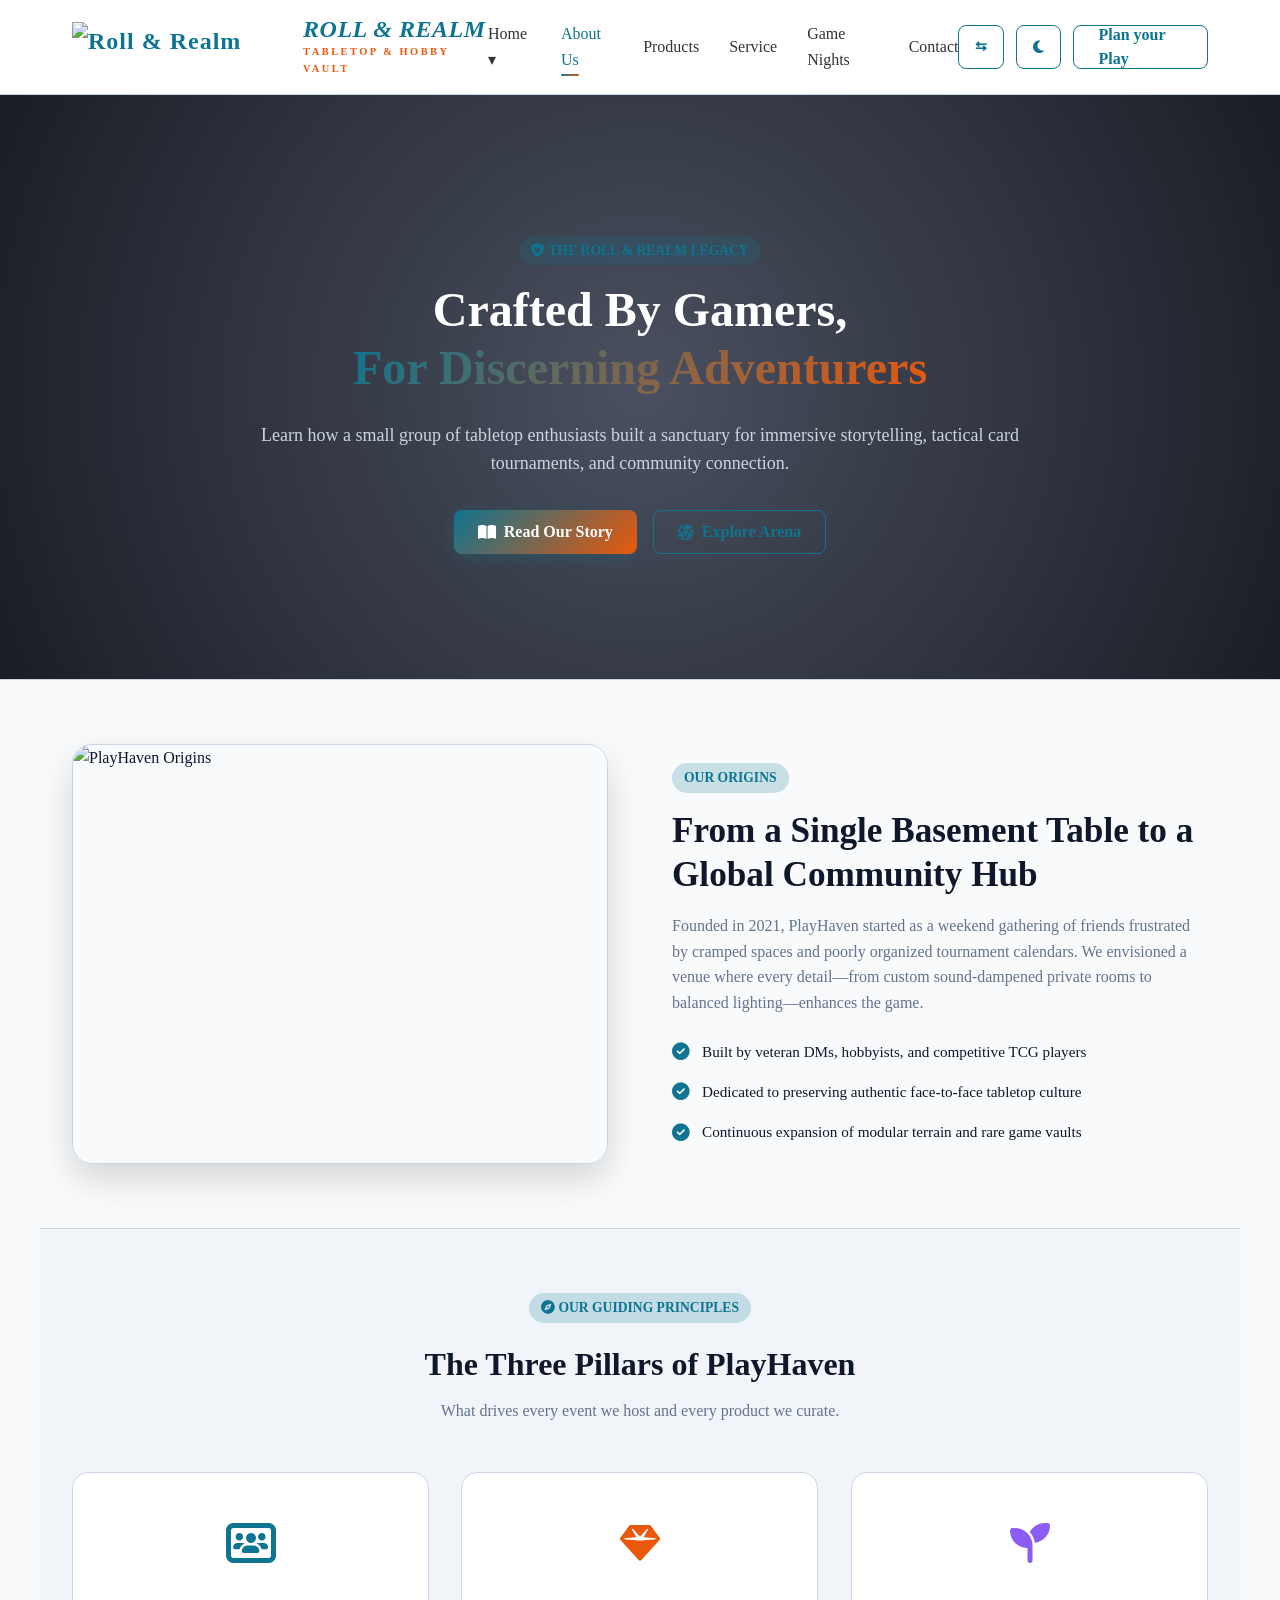
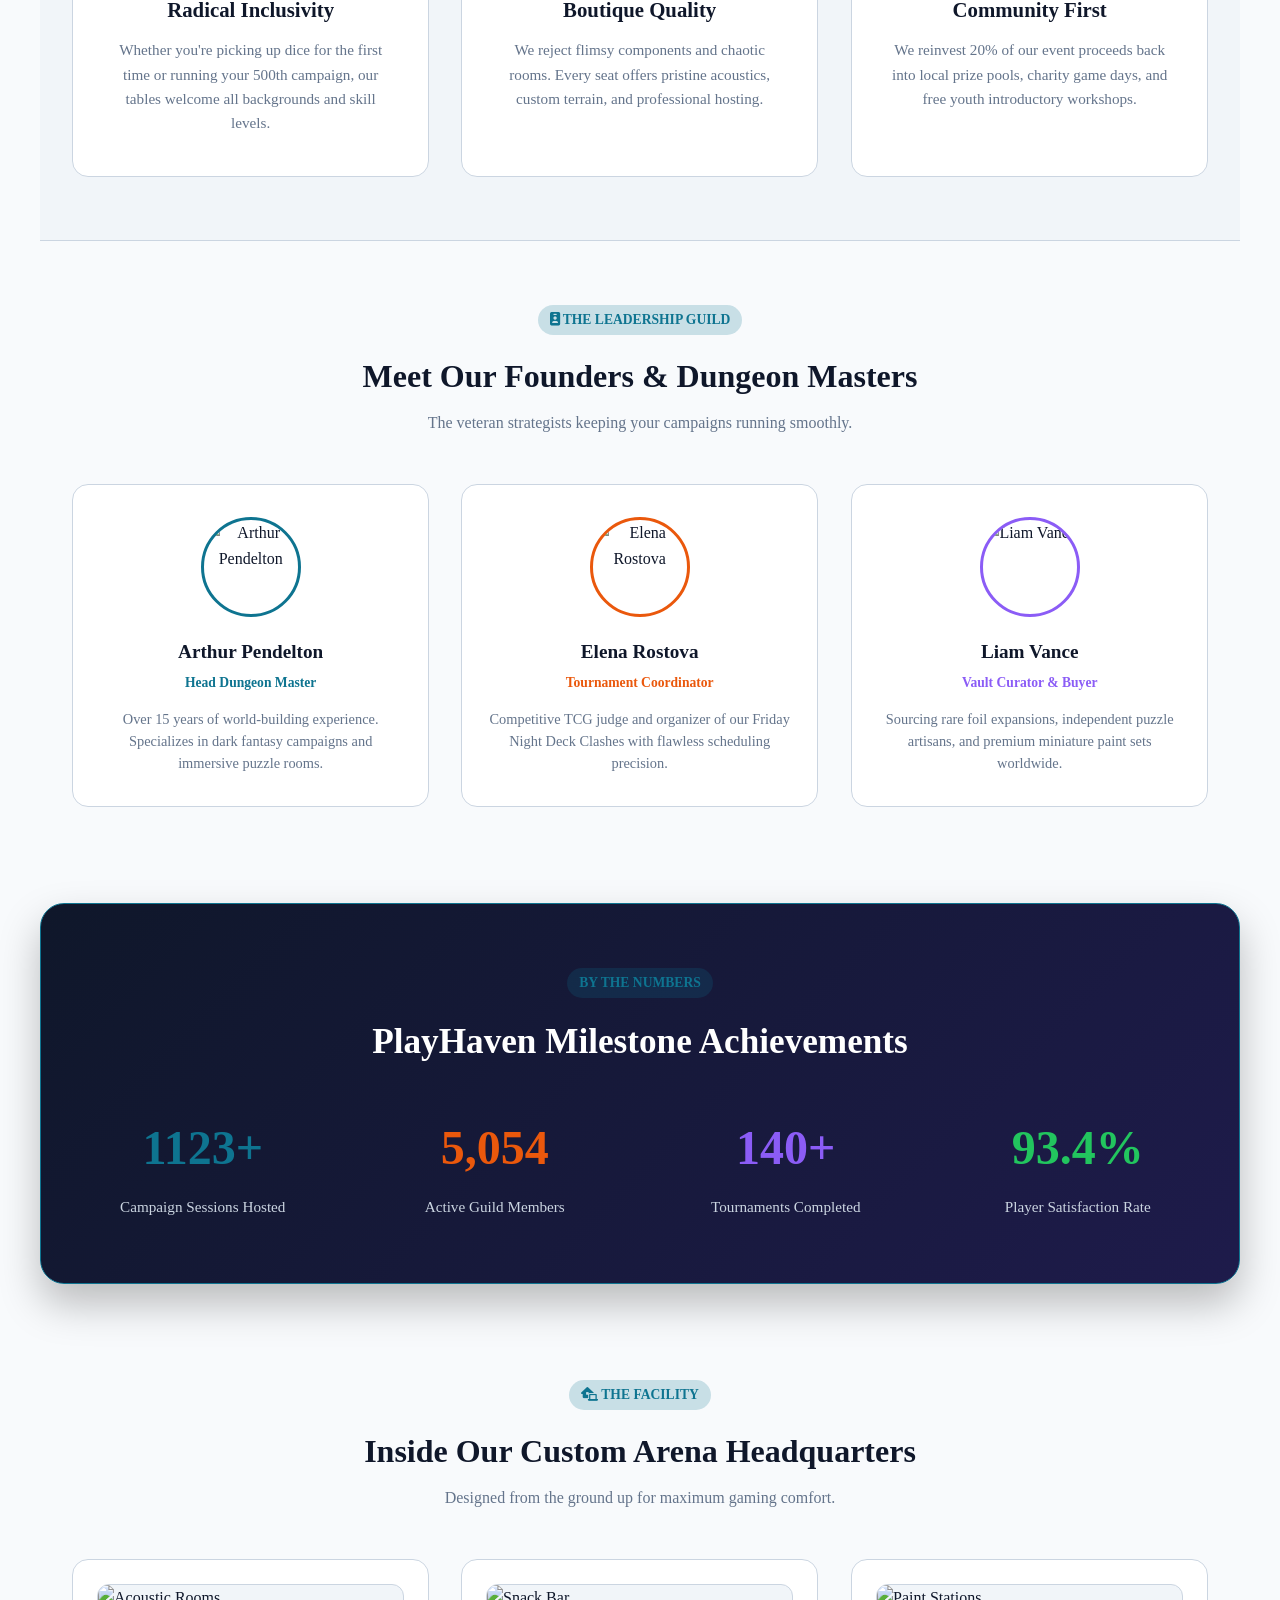
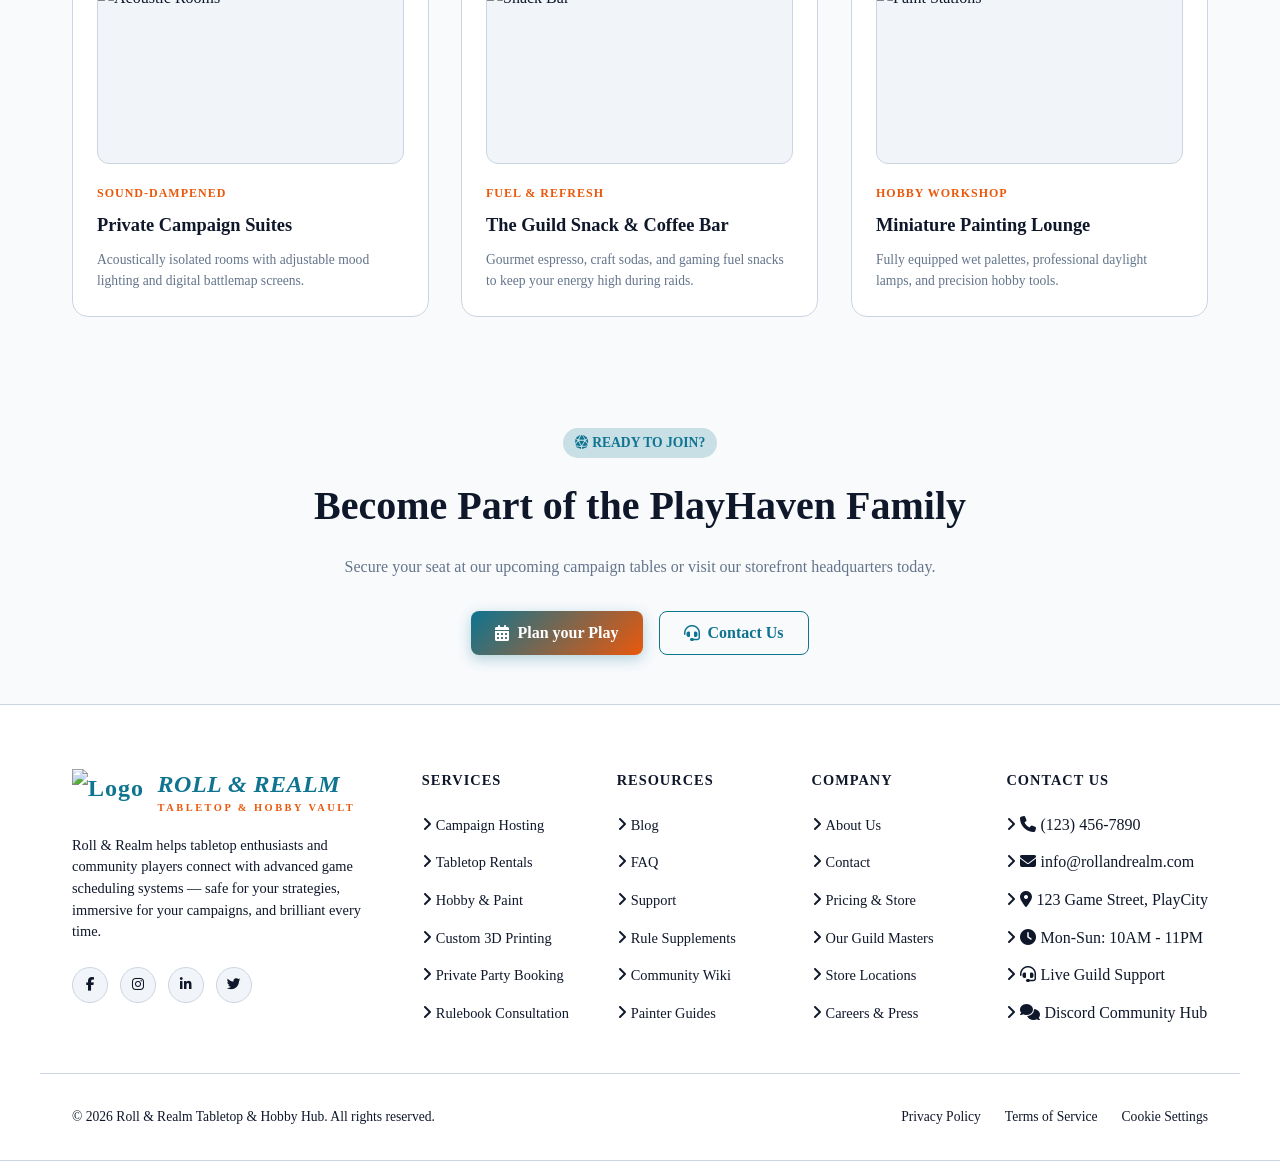
==== commit cd39dc93: "Add files via upload" ====
--- a/about.html
+++ b/about.html
@@ -41,12 +41,12 @@
             <li><a href="home2.html">Home 2</a></li>
           </ul>
         </li>
+        <li><a href="about.html">About Us</a></li>
         <li><a href="products.html">Products</a></li>
         <li><a href="service.html">Service</a></li>
         <li><a href="gamenights.html">Game Nights</a></li>
         <li><a href="contact.html">Contact</a></li>
-        <li><a href="about.html">About Us</a></li>
-      </ul>>
+      </ul>
 
       <div class="header-actions">
         <button id="rtlToggle" class="icon-btn" title="Toggle Text Direction">⇆</button>
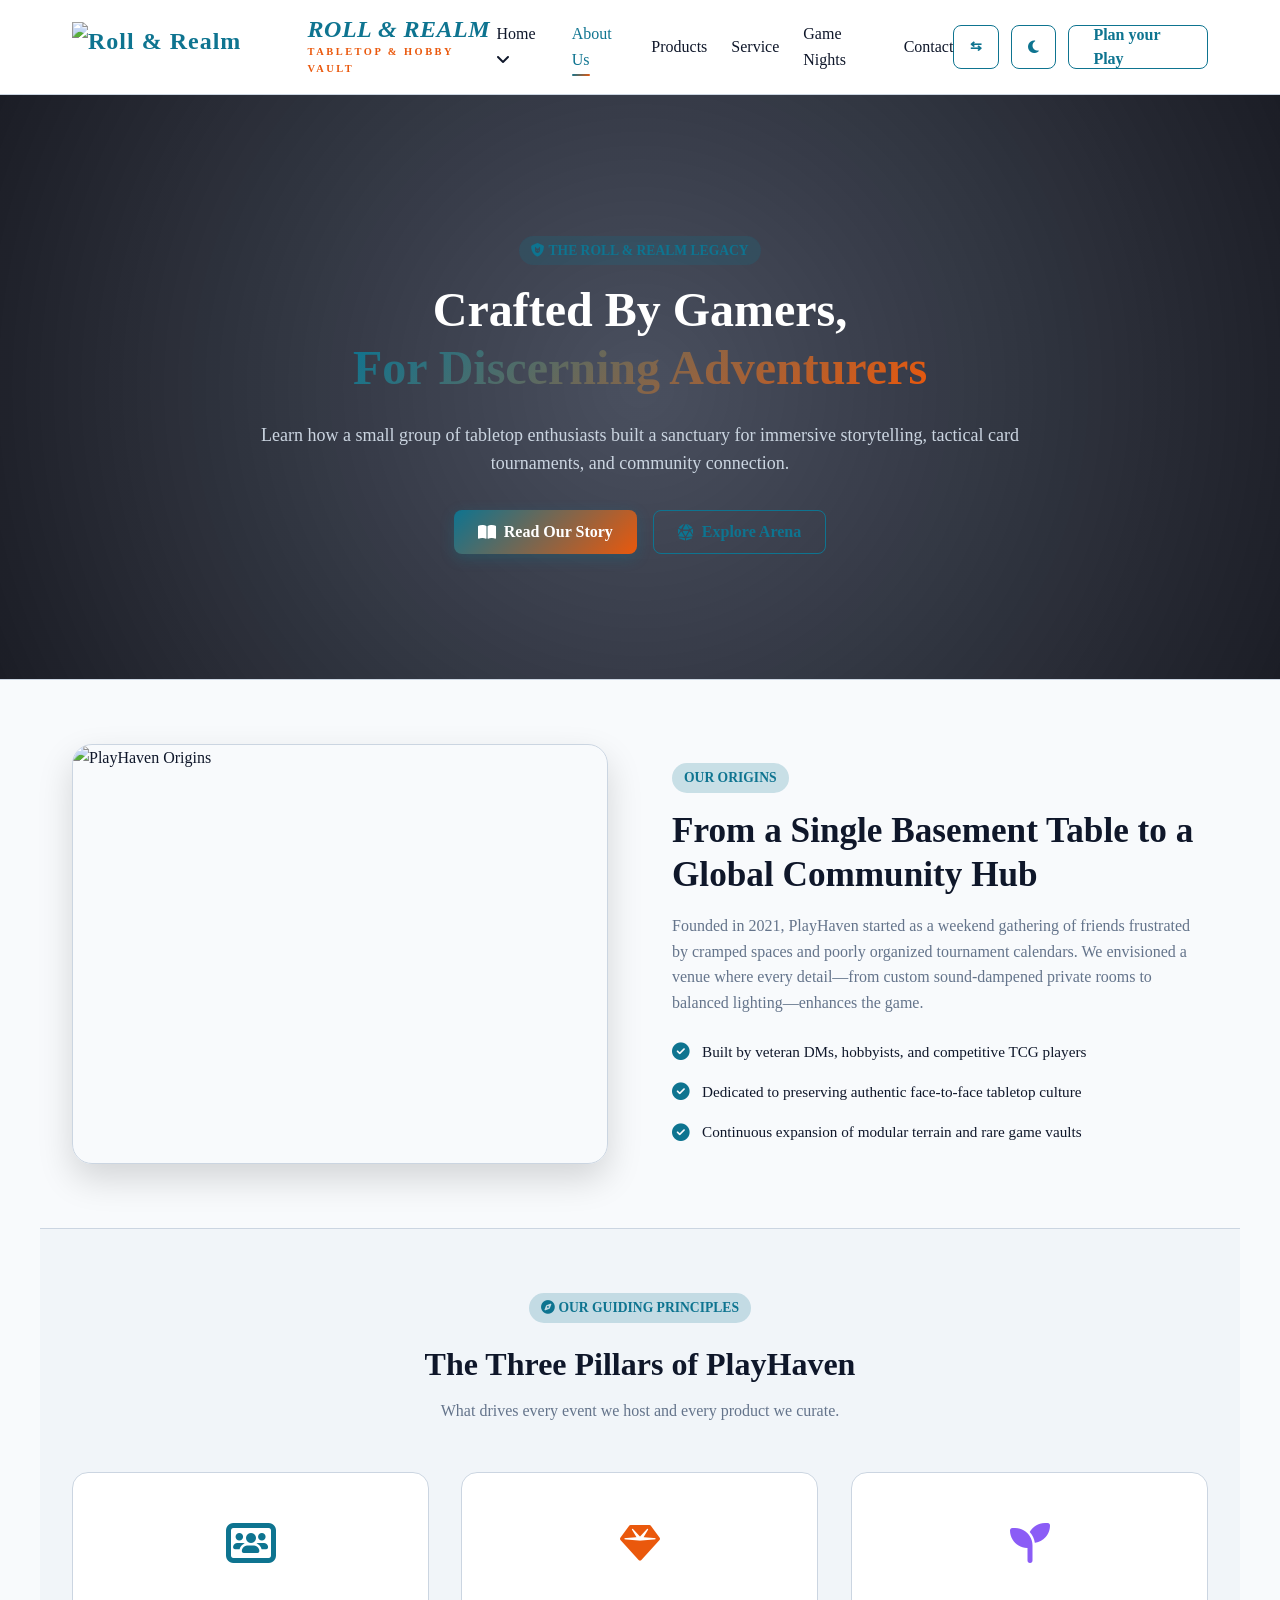
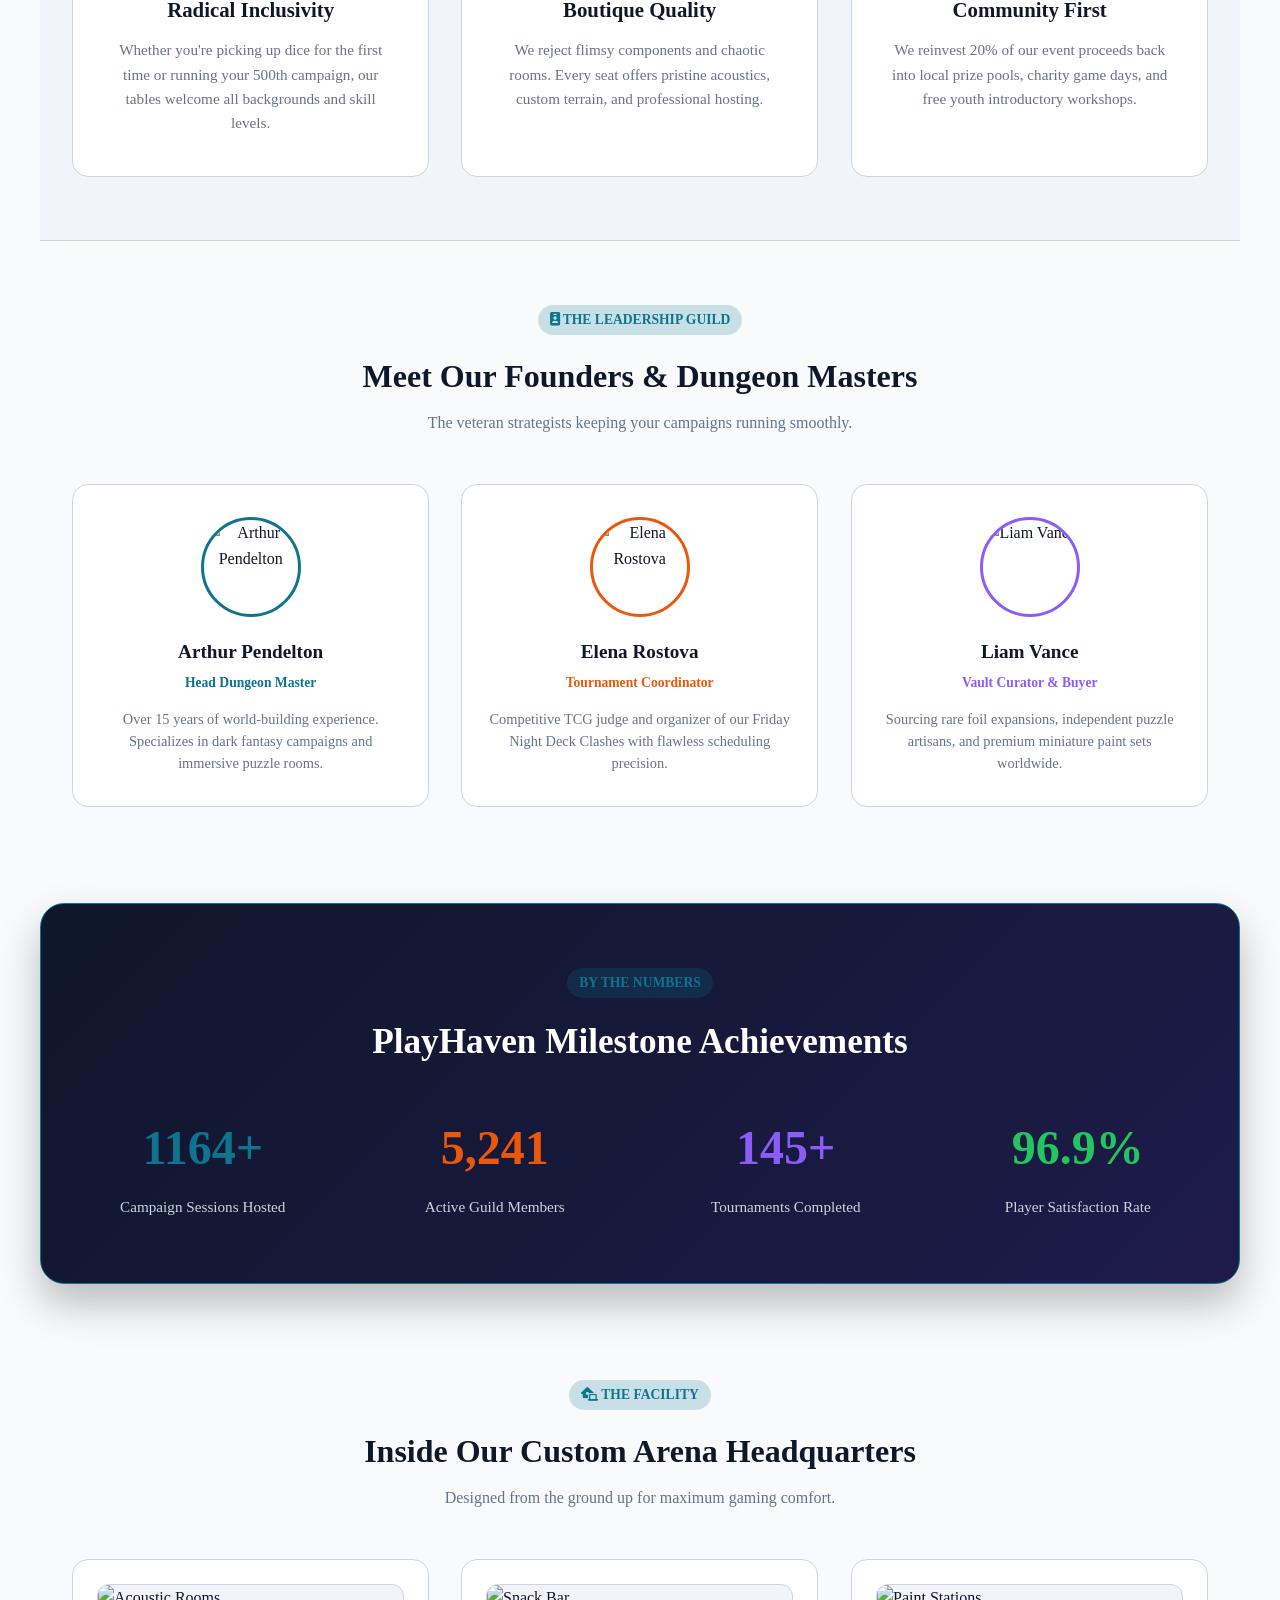
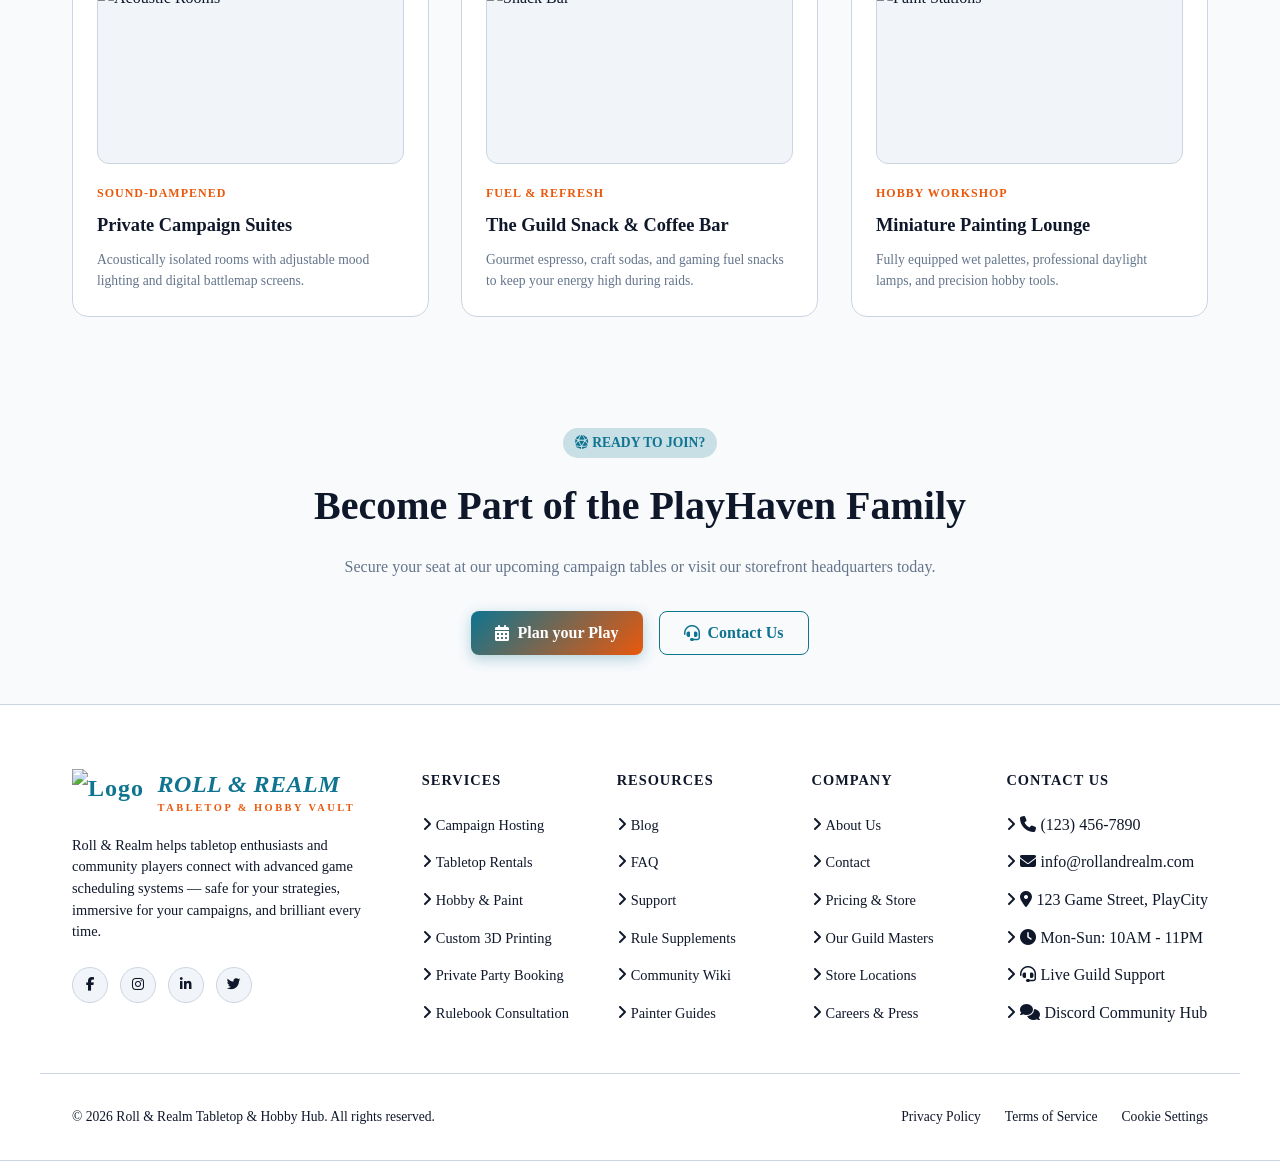
==== commit d83f850e: "Add files via upload" ====
--- a/about.html
+++ b/about.html
@@ -35,7 +35,7 @@
       
       <ul class="nav-links" id="navLinks">
         <li class="dropdown" id="homeDropdown">
-          <a href="index.html" class="dropdown-toggle">Home ▾</a>
+          <a href="index.html" class="dropdown-toggle">Home <i class="fa-solid fa-angle-down"></i></a>
           <ul class="dropdown-menu">
             <li><a href="index.html">Home 1</a></li>
             <li><a href="home2.html">Home 2</a></li>
--- a/header_footer.css
+++ b/header_footer.css
@@ -89,10 +89,12 @@
 }
 
 .nav-links a {
+  position: relative;
+  text-decoration: none;
+  color: var(--text-main);
   font-weight: 500;
+  padding-bottom: 8px;
   transition: color 0.2s ease;
-  position: relative;
-  padding-bottom: 4px;
 }
 
 .nav-links a:hover {
@@ -103,7 +105,8 @@
   color: var(--accent-teal);
 }
 
-.nav-links a.active::after {
+.nav-links a.active::after,
+.nav-links a:hover::after {
   content: '';
   position: absolute;
   bottom: 0;
@@ -114,6 +117,7 @@
   border-radius: 2px;
 }
 
+/* --- Animated Dropdown Styles --- */
 .dropdown {
   position: relative;
 }
@@ -122,18 +126,32 @@
   position: absolute;
   top: 100%;
   left: 0;
+  opacity: 0;
+  visibility: hidden;
+  transform: translateY(15px);
+  transition: all 0.3s cubic-bezier(0.4, 0, 0.2, 1);
   background-color: var(--bg-card);
   border: 1px solid var(--border-color);
   border-radius: 8px;
   list-style: none;
   padding: 0.5rem 0;
-  min-width: 130px;
-  display: none;
-  box-shadow: 0 10px 25px rgba(0,0,0,0.15);
+  min-width: 150px;
+  box-shadow: 0 10px 25px rgba(0, 0, 0, 0.15);
+  z-index: 100;
 }
 
 .dropdown:hover .dropdown-menu {
-  display: block;
+  opacity: 1;
+  visibility: visible;
+  transform: translateY(0);
+}
+
+.dropdown-toggle i {
+  transition: transform 0.3s ease;
+}
+
+.dropdown:hover .dropdown-toggle i {
+  transform: rotate(180deg);
 }
 
 .dropdown-menu li a {
@@ -141,12 +159,12 @@
   display: block;
   font-size: 0.9rem;
   color: var(--text-muted);
+  transition: background-color 0.2s ease, color 0.2s ease;
 }
 
 .dropdown-menu li a:hover {
   background-color: var(--bg-card-hover);
   color: var(--accent-teal);
-  padding-bottom: 0.5rem;
 }
 
 .dropdown-menu li a.active::after {
@@ -430,40 +448,7 @@
   transform: translateY(0);
 }
 
-.nav-links {
-  display: flex;
-  list-style: none;
-  gap: 30px;
-}
-
-.nav-links a {
-  position: relative;
-  text-decoration: none;
-  color: #333; /* Adjust to your text color */
-  font-weight: 500;
-  padding-bottom: 8px; /* Creates space for the line */
-}
-
-/* The active underline effect */
-.nav-links a.active::after,
-.nav-links a:hover::after {
-  content: '';
-  position: absolute;
-  bottom: 0;
-  left: 0;
-  width: 100%;
-  height: 2px;
-  background-color:linear-gradient(to right, var(--accent-teal), var(--accent-orange)); /* Change this to match your theme's accent color (e.g., gold or blue) */
-  border-radius: 2px;
-}
-.nav-links a.active::after,
-.nav-links a:hover::after {
-  content: '';
-  position: absolute;
-  bottom: 0;
-  left: 0;
-  width: 100%;
-  height: 2px;
-  background: linear-gradient(135deg, var(--accent-teal), var(--accent-orange));
-  border-radius: 2px;
+[dir="rtl"] .dropdown-menu {
+  left: auto;
+  right: 0;
 }
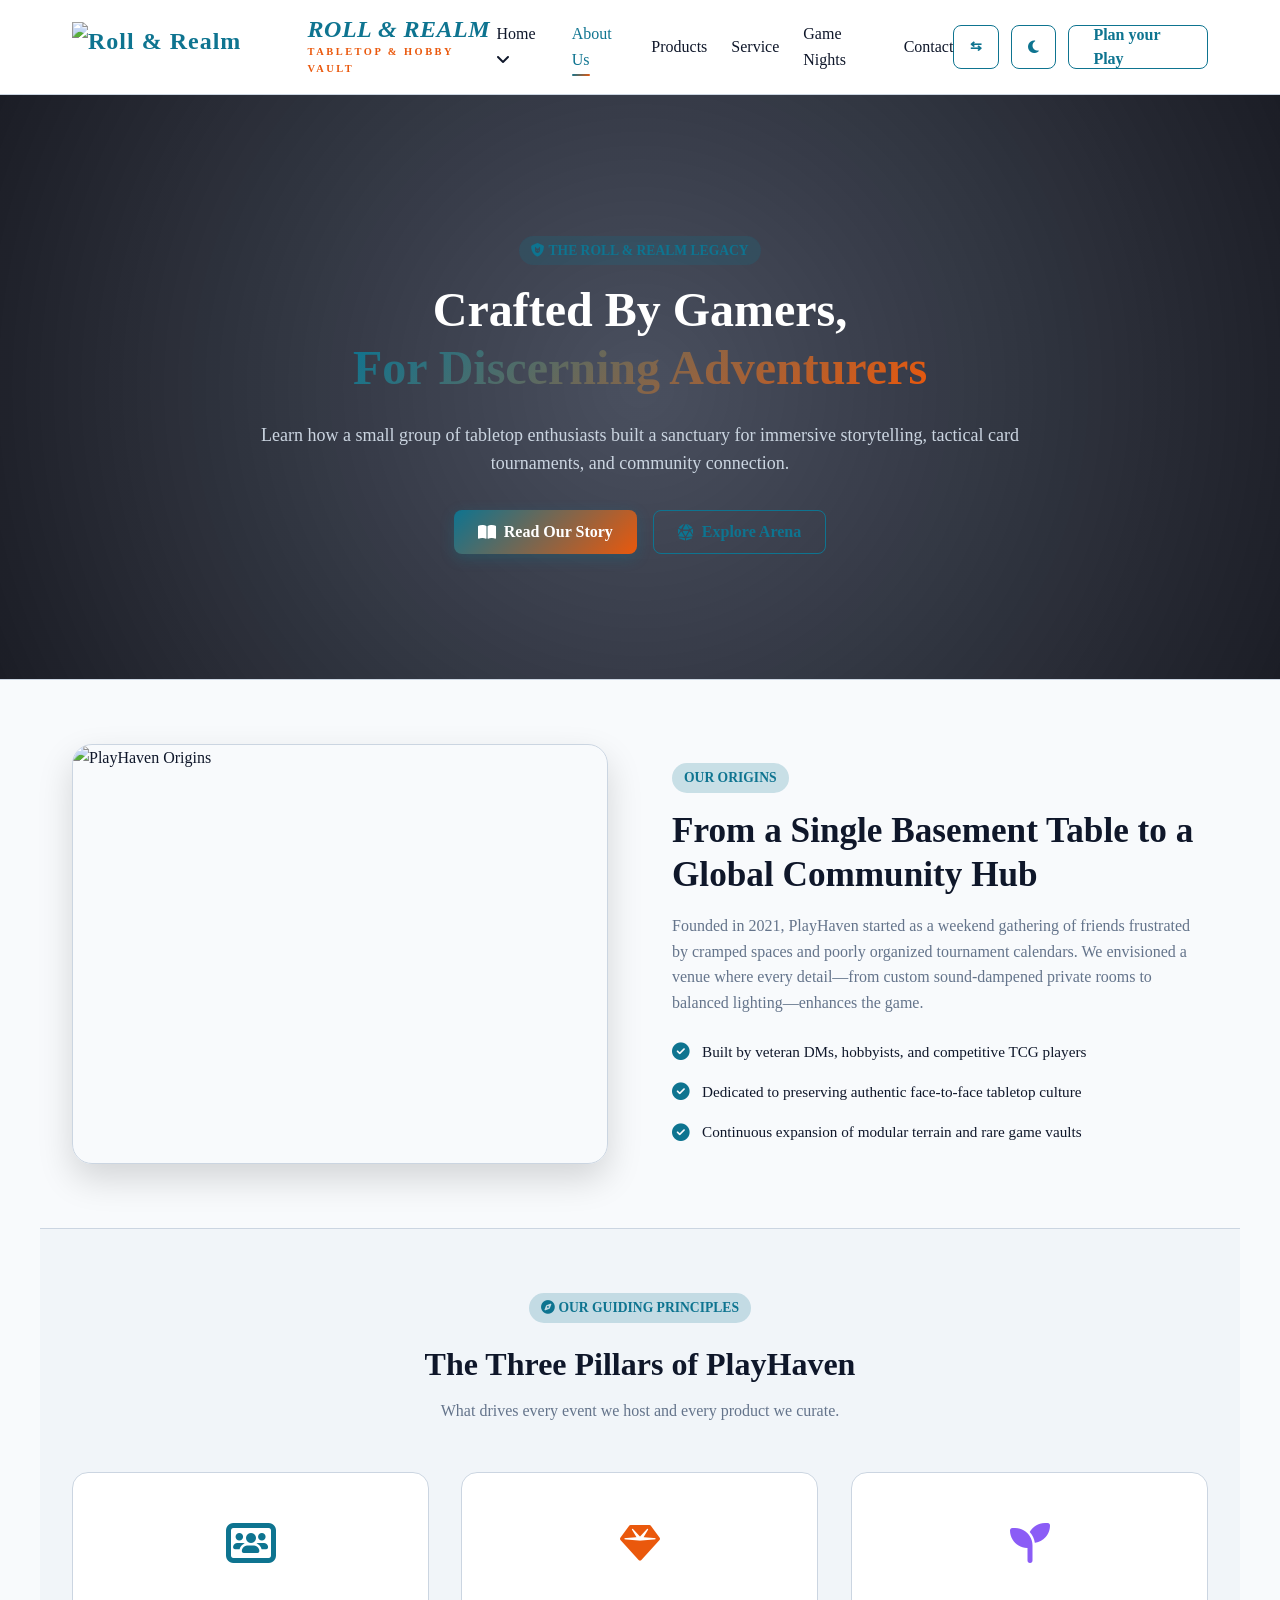
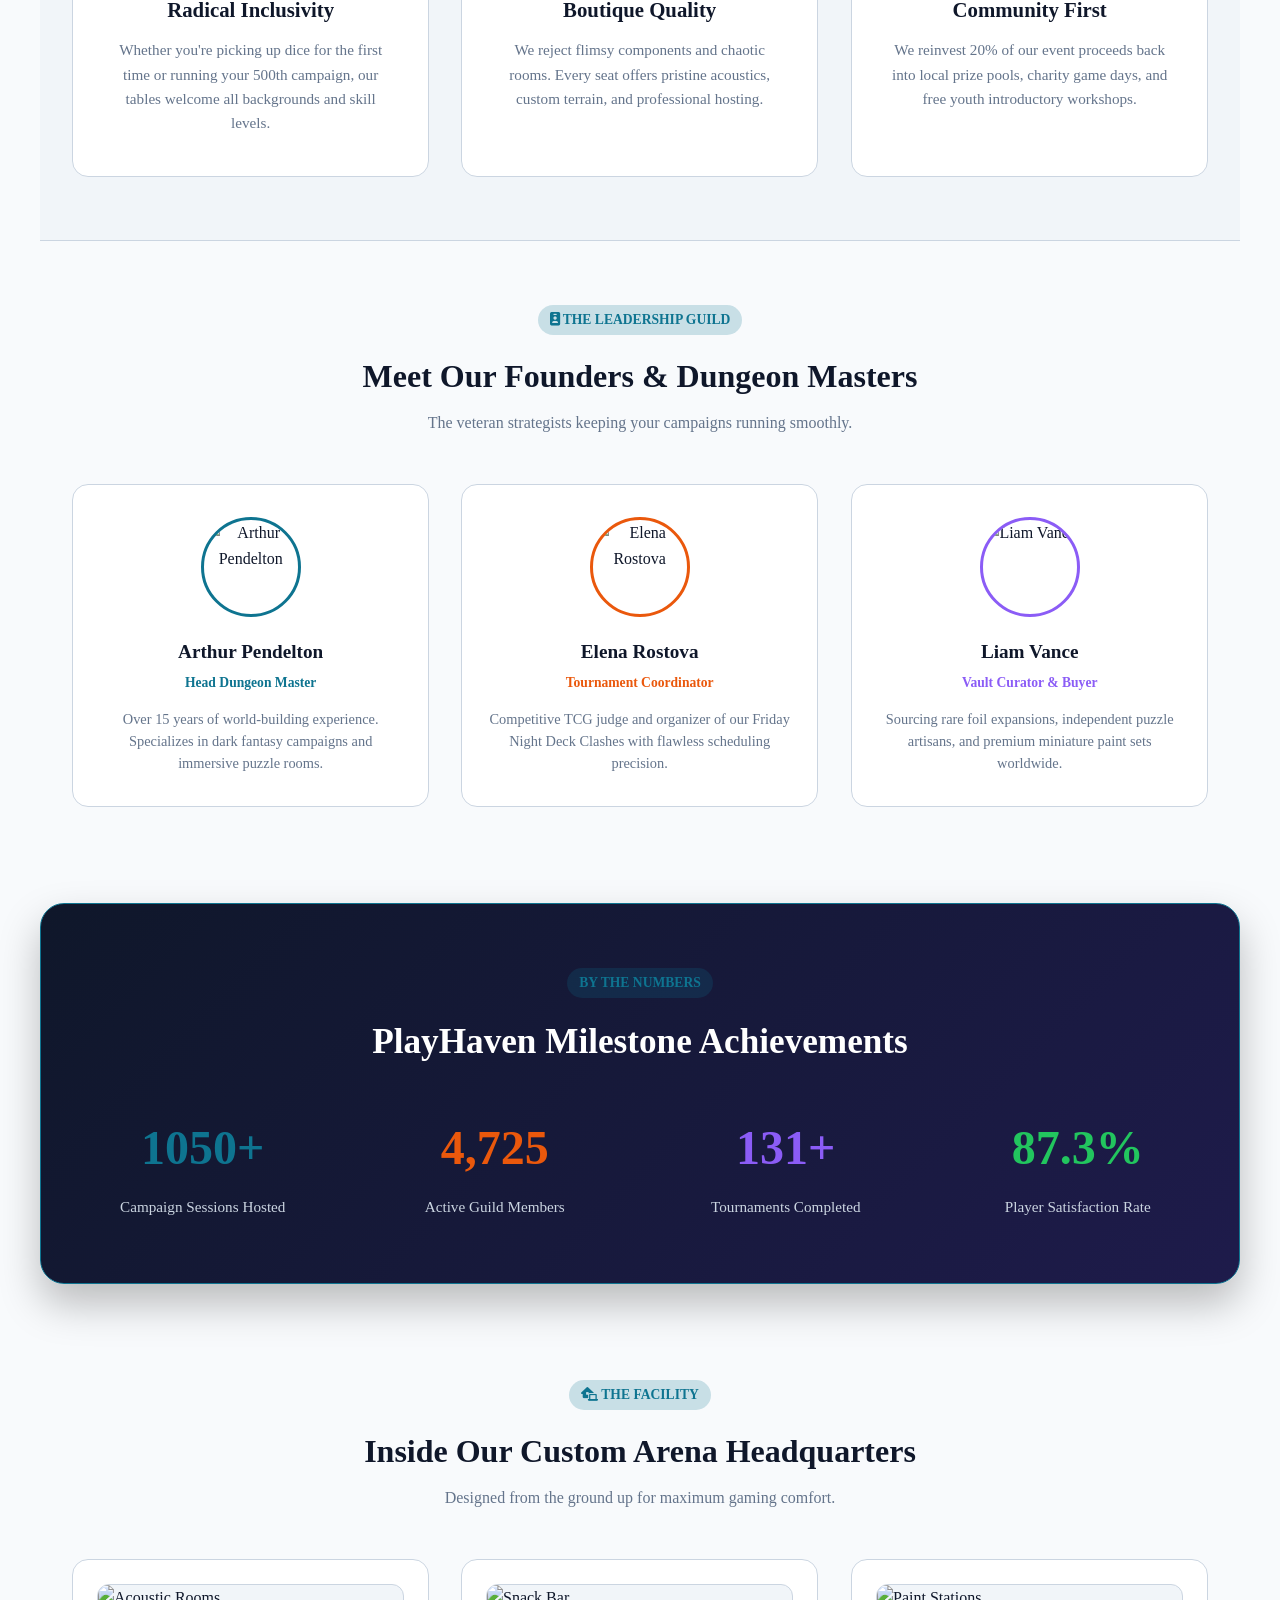
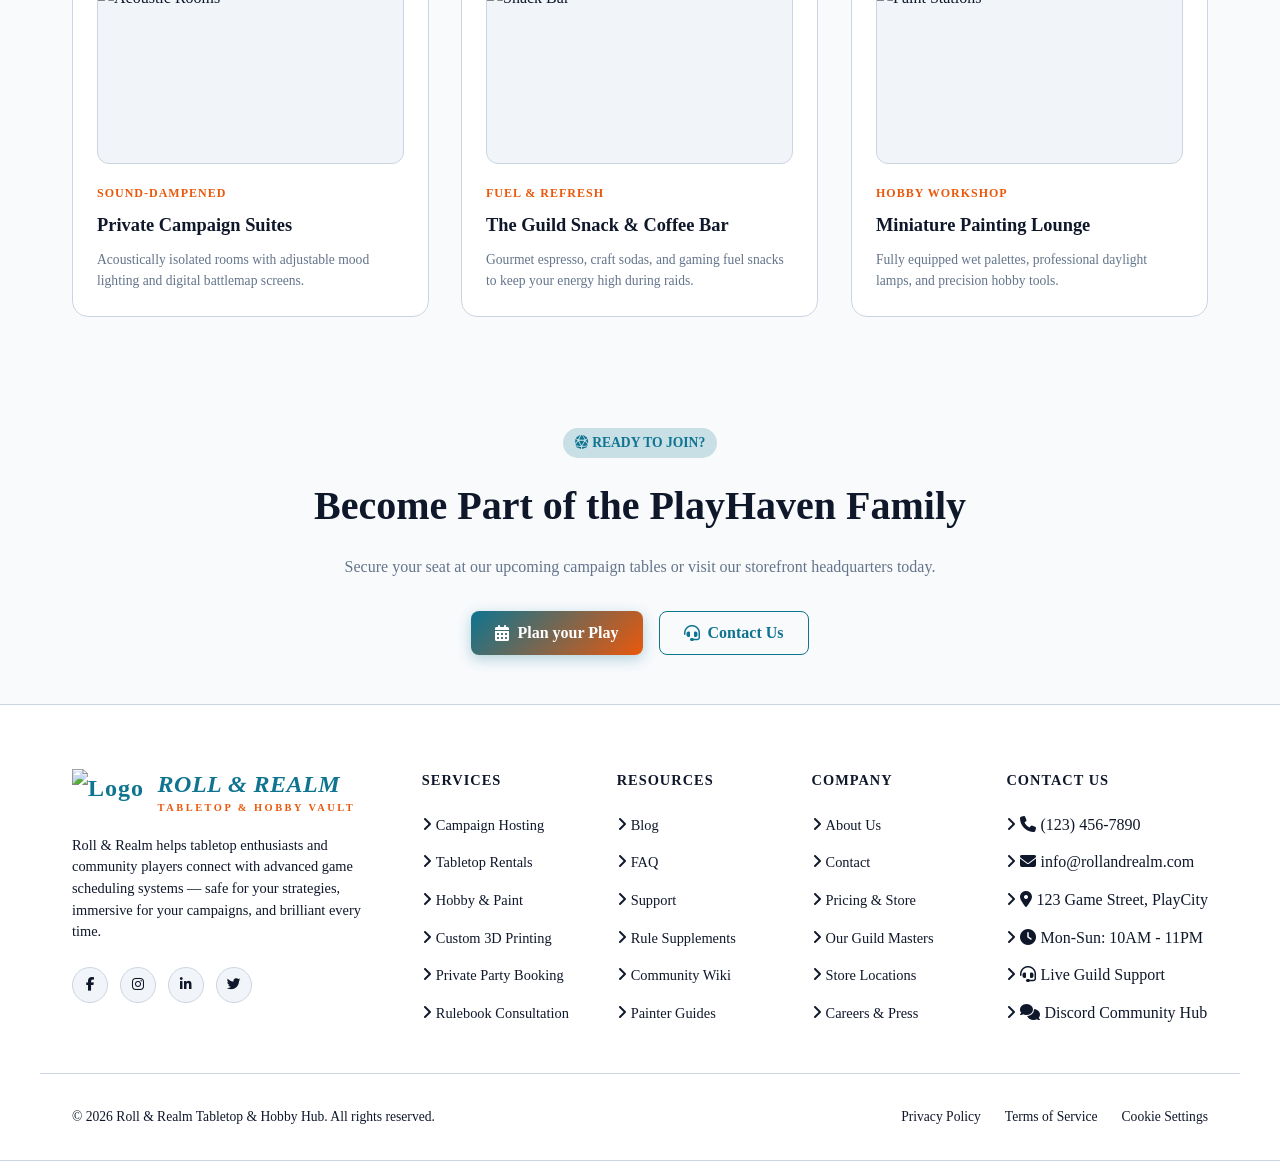
==== commit 12d4d220: "Add files via upload" ====
--- a/about.html
+++ b/about.html
@@ -265,11 +265,11 @@
       <div class="footer-col">
         <h4>SERVICES</h4>
         <ul class="footer-links">
-          <li><i class="fa-solid fa-angle-right"></i> <a href="service.html">Campaign Hosting</a></li>
-          <li><i class="fa-solid fa-angle-right"></i> <a href="service.html">Tabletop Rentals</a></li>
-          <li><i class="fa-solid fa-angle-right"></i> <a href="service.html">Hobby & Paint</a></li>
-          <li><i class="fa-solid fa-angle-right"></i> <a href="service.html">Custom 3D Printing</a></li>
-          <li><i class="fa-solid fa-angle-right"></i> <a href="service.html">Private Party Booking</a></li>
+          <li><i class="fa-solid fa-angle-right"></i> <a href="services-detail.html#campaigns">Campaign Hosting</a></li>
+          <li><i class="fa-solid fa-angle-right"></i> <a href="services-detail.html#rentals">Tabletop Rentals</a></li>
+          <li><i class="fa-solid fa-angle-right"></i> <a href="services-detail.html#workshops">Hobby & Paint</a></li>
+          <li><i class="fa-solid fa-angle-right"></i> <a href="services-detail.html#printing">Custom 3D Printing</a></li>
+          <li><i class="fa-solid fa-angle-right"></i> <a href="services-detail.html#parties">Private Party Booking</a></li>
           <li><i class="fa-solid fa-angle-right"></i> <a href="service.html">Rulebook Consultation</a></li>
         </ul>
       </div>
--- a/index.css
+++ b/index.css
@@ -1,4 +1,3 @@
-
 .logo, .footer-logo {
   display: flex;
   align-items: center;
@@ -191,6 +190,18 @@
   gap: 1rem;
 }
 
+/* --- Upgraded Centered Section Header Modifier --- */
+.section-header.center-header {
+  text-align: center;
+  display: block;
+  margin-bottom: 3rem;
+}
+
+.section-header.center-header .section-subtitle {
+  margin: 0 auto;
+  max-width: 650px;
+}
+
 .section-title {
   font-family: var(--font-heading);
   font-size: 2rem;
@@ -434,4 +445,4 @@
   .flex-card {
     flex: 1 1 100%;
   }
-}
+}
--- a/about.css
+++ b/about.css
@@ -1,8 +1,4 @@
-/* ==========================================================================
-   ABOUT US PAGE SPECIFIC STYLES (about.css)
-   ========================================================================== */
-
-/* --- Hero Section --- */
+
 .about-hero {
   min-height: 65vh;
   padding: 6rem 2rem 5rem 2rem;
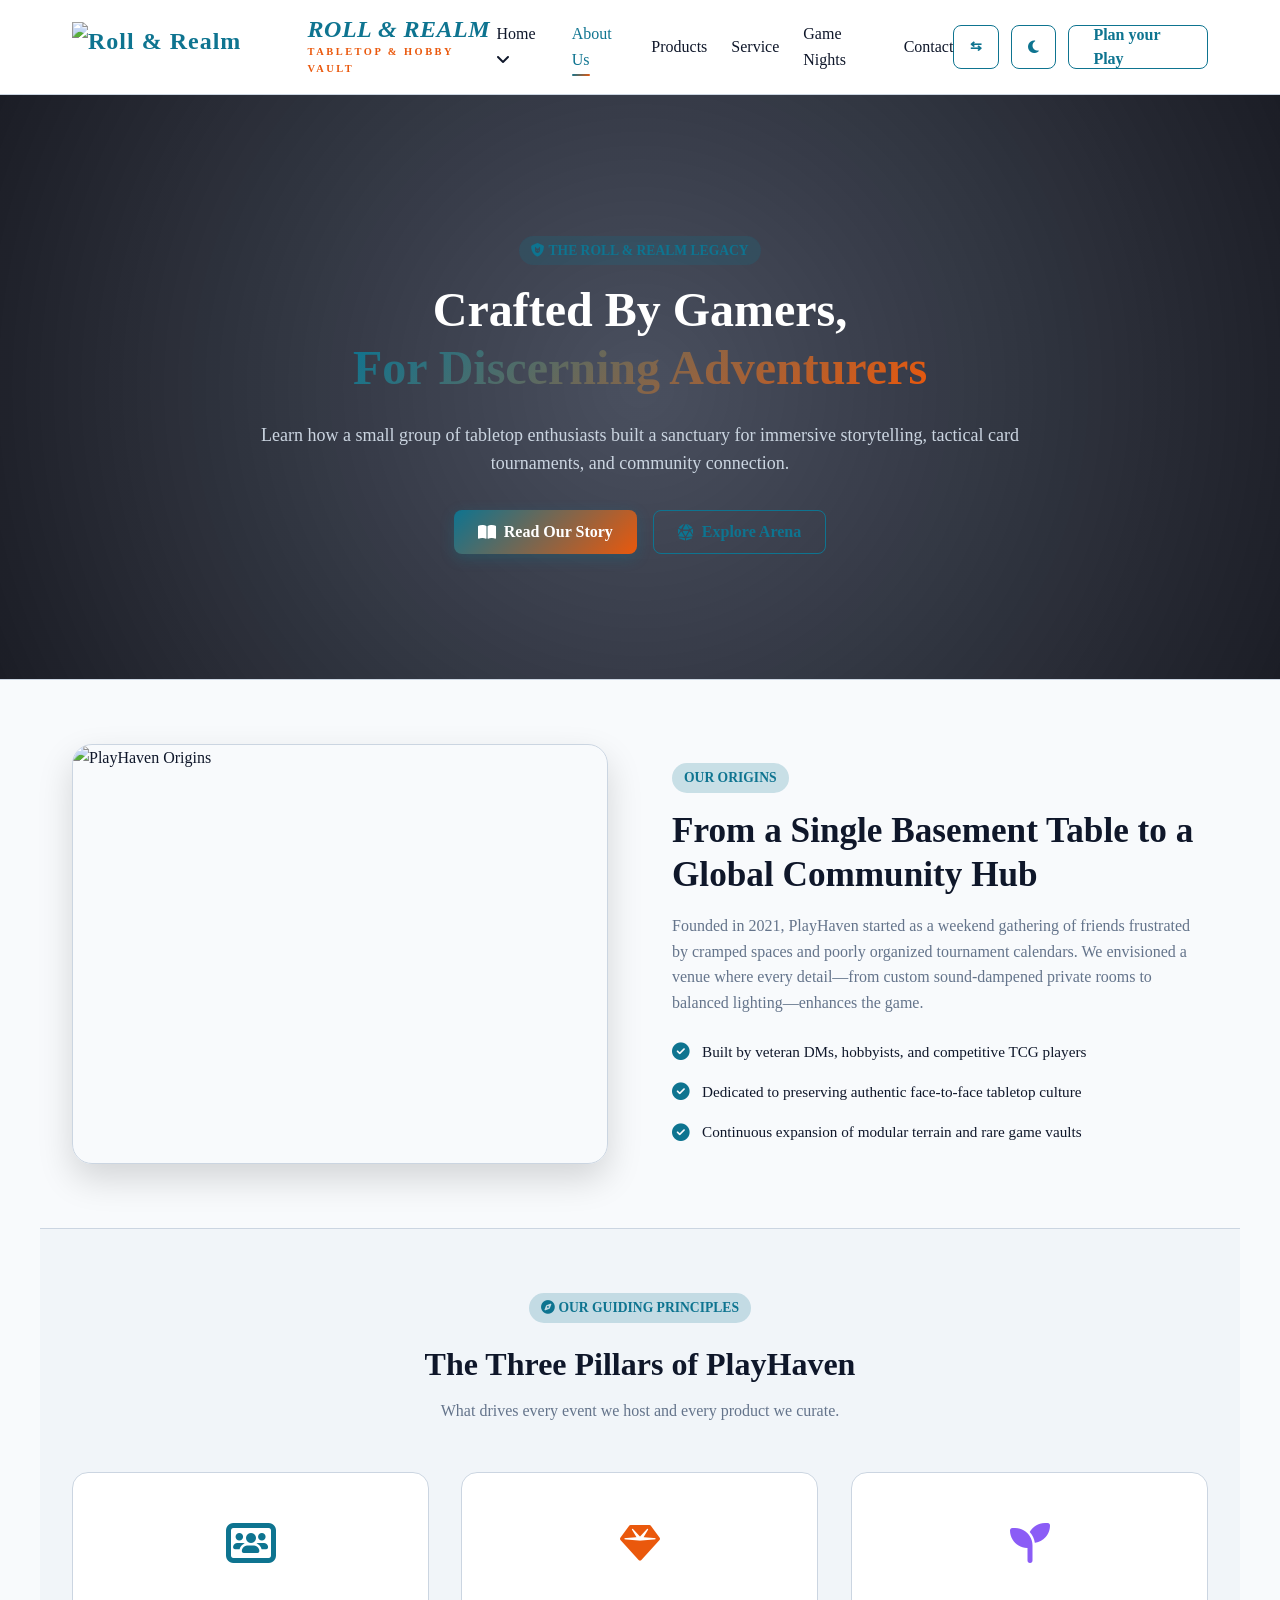
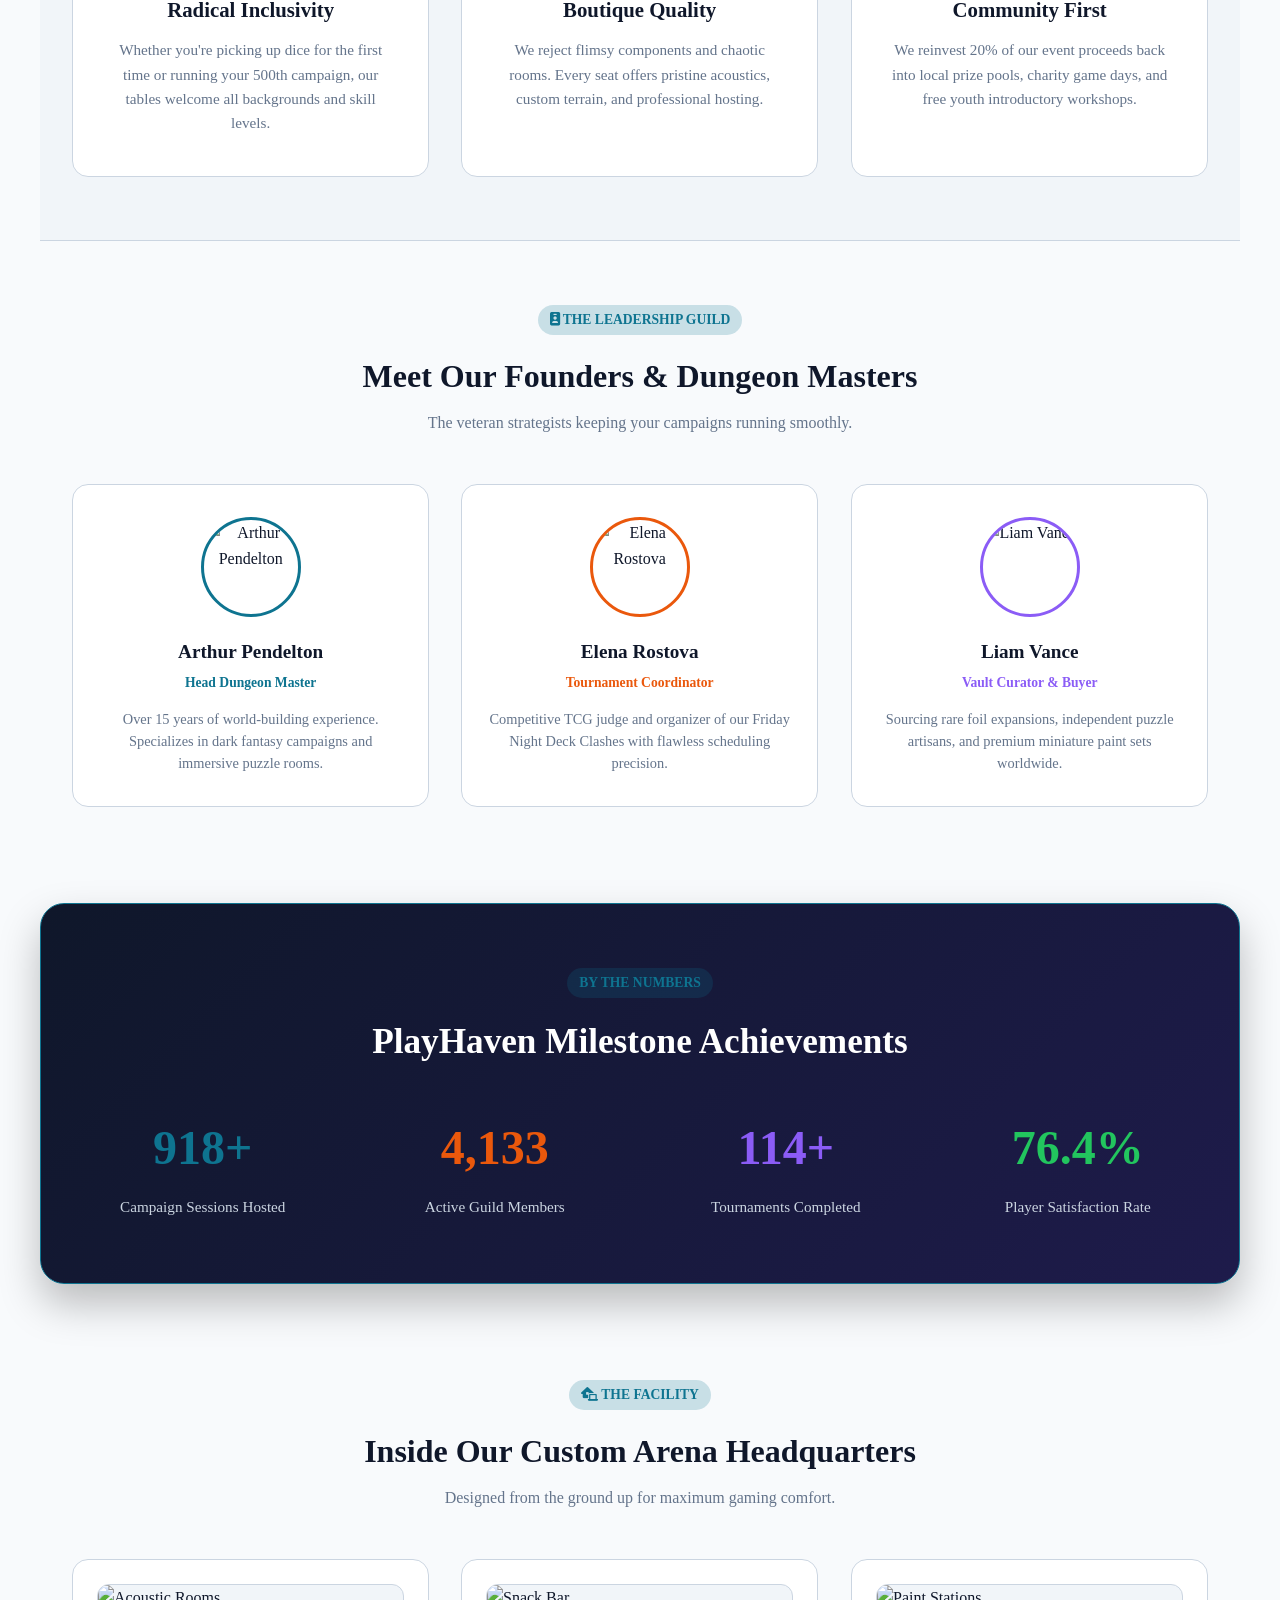
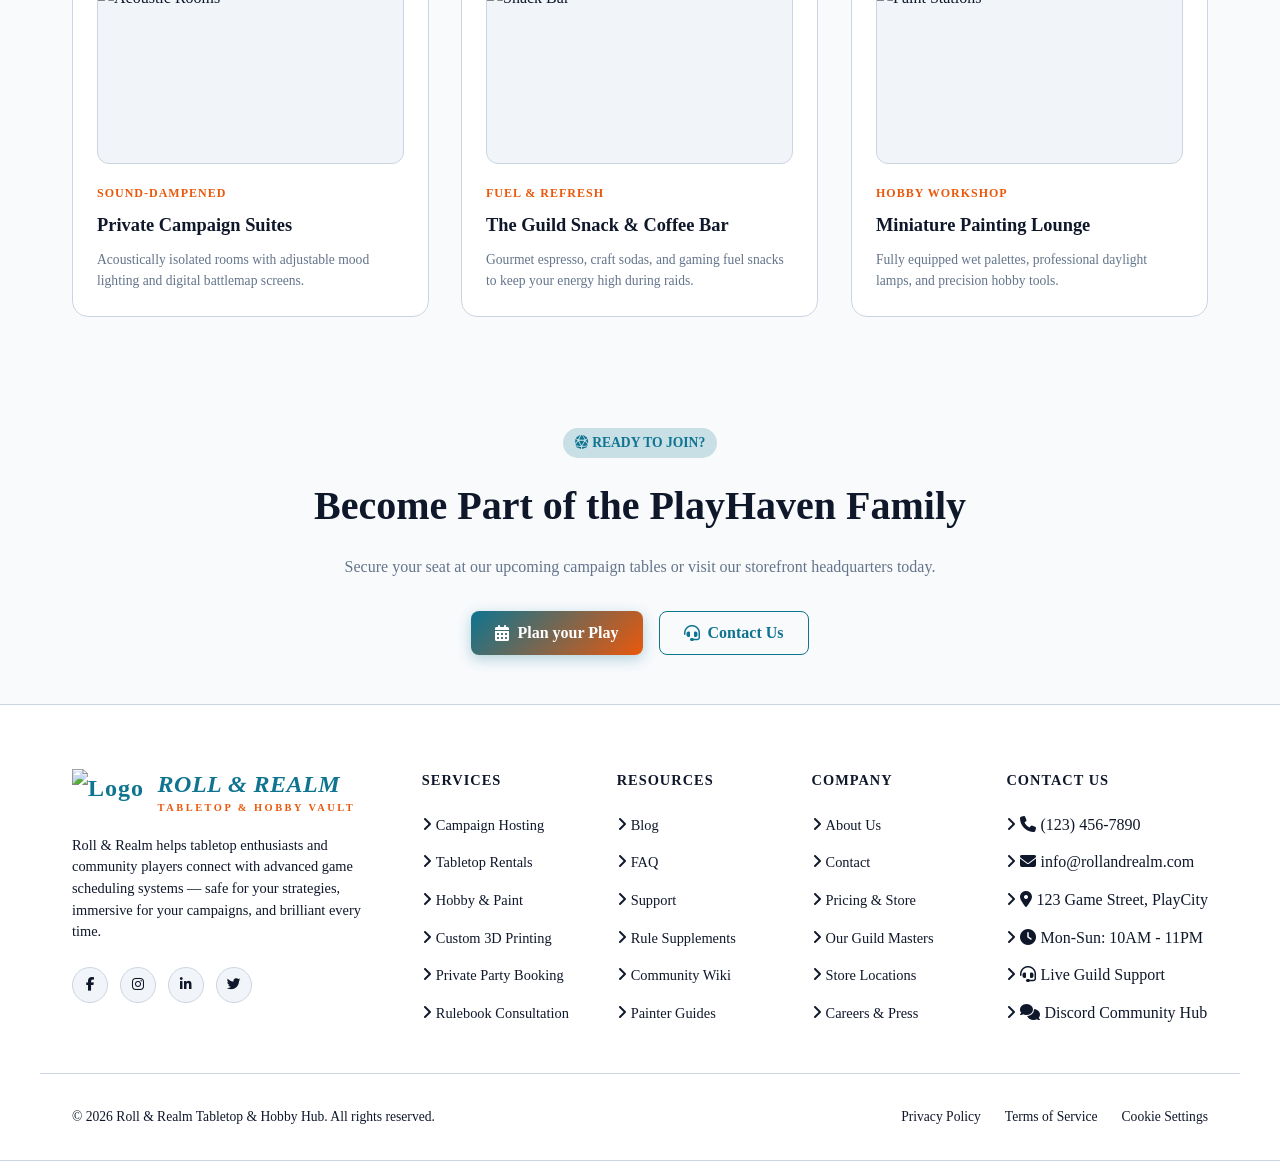
==== commit 3e4552ff: "Add files via upload" ====
--- a/about.html
+++ b/about.html
@@ -278,11 +278,11 @@
         <h4>RESOURCES</h4>
         <ul class="footer-links">
           <li><i class="fa-solid fa-angle-right"></i> <a href="blog.html">Blog</a></li>
-          <li><i class="fa-solid fa-angle-right"></i> <a href="contact.html">FAQ</a></li>
+          <li><i class="fa-solid fa-angle-right"></i> <a href="contact.html #faq">FAQ</a></li>
           <li><i class="fa-solid fa-angle-right"></i> <a href="contact.html">Support</a></li>
-          <li><i class="fa-solid fa-angle-right"></i> <a href="blog.html">Rule Supplements</a></li>
-          <li><i class="fa-solid fa-angle-right"></i> <a href="blog.html">Community Wiki</a></li>
-          <li><i class="fa-solid fa-angle-right"></i> <a href="blog.html">Painter Guides</a></li>
+          <li><i class="fa-solid fa-angle-right"></i> <a href="contact.html">Rule Supplements</a></li>
+          <li><i class="fa-solid fa-angle-right"></i> <a href="contact.html">Community Wiki</a></li>
+          <li><i class="fa-solid fa-angle-right"></i> <a href="contact.html">Painter Guides</a></li>
         </ul>
       </div>
 
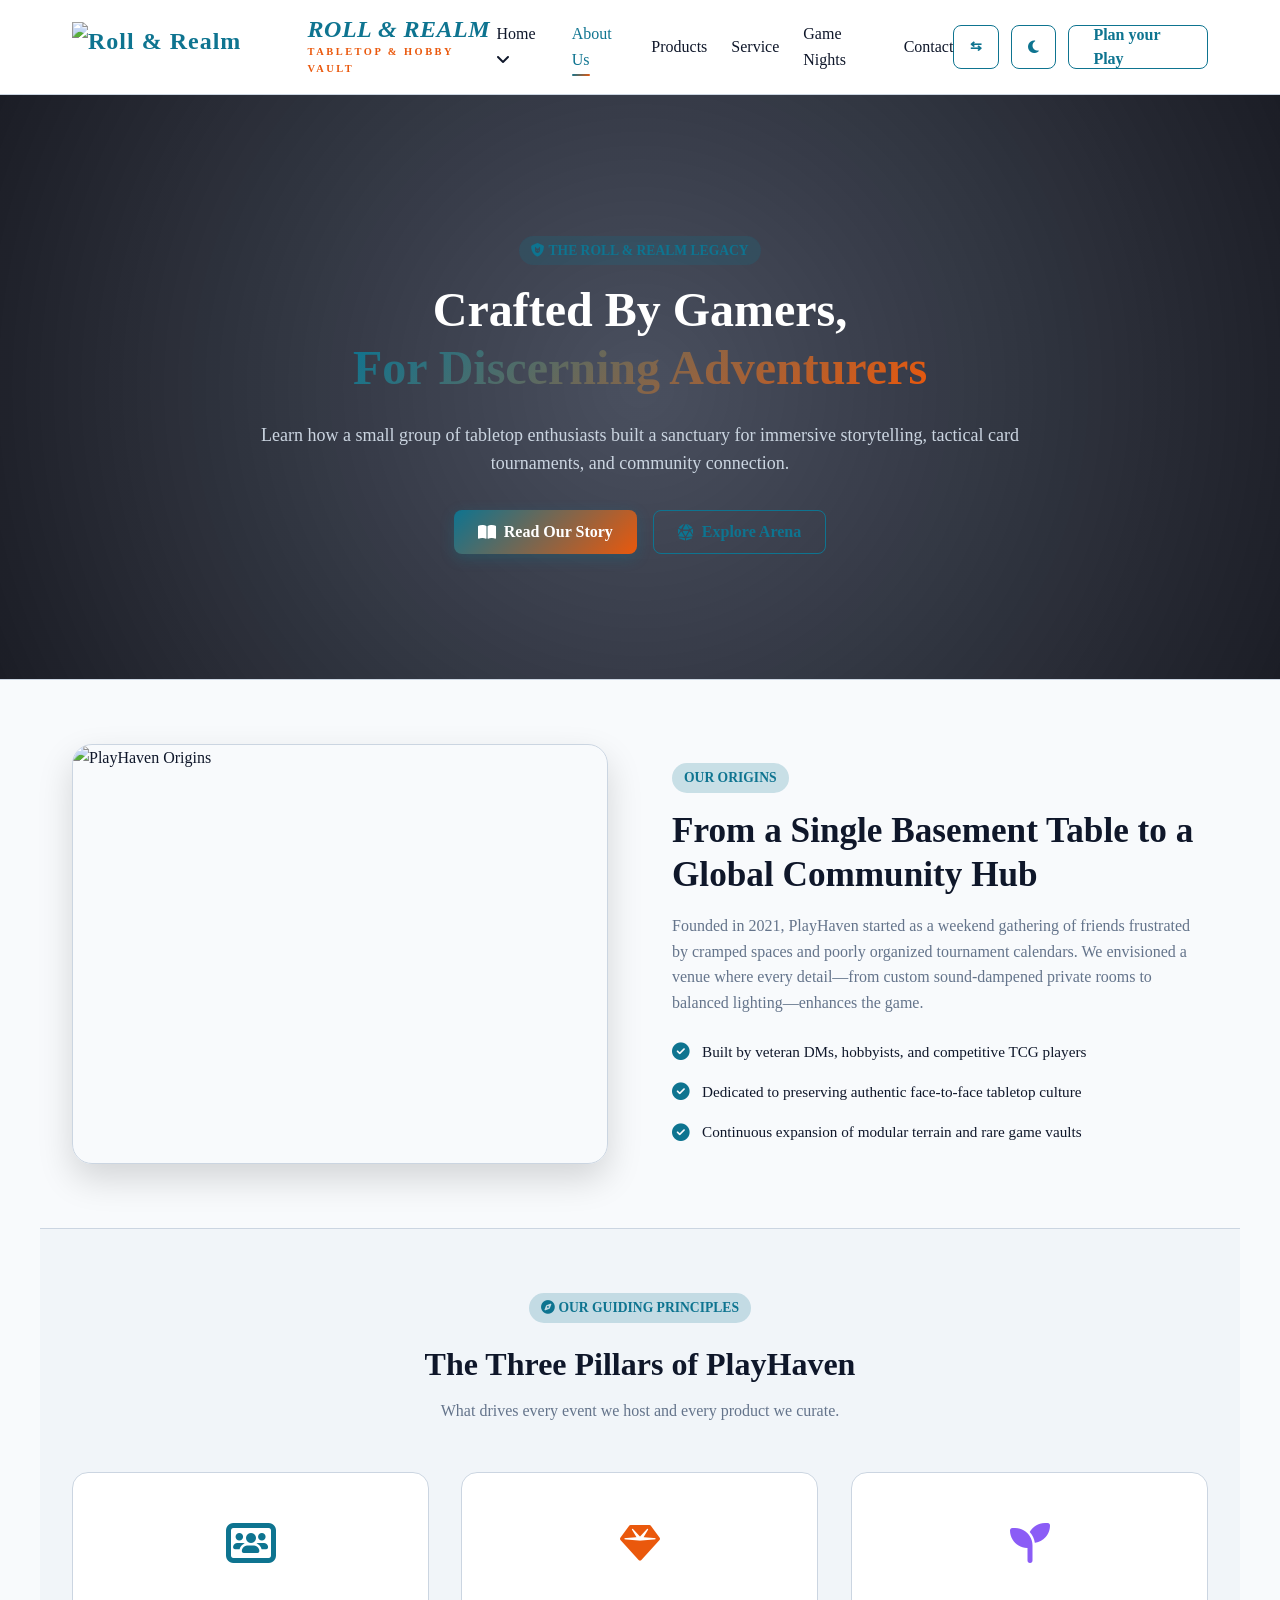
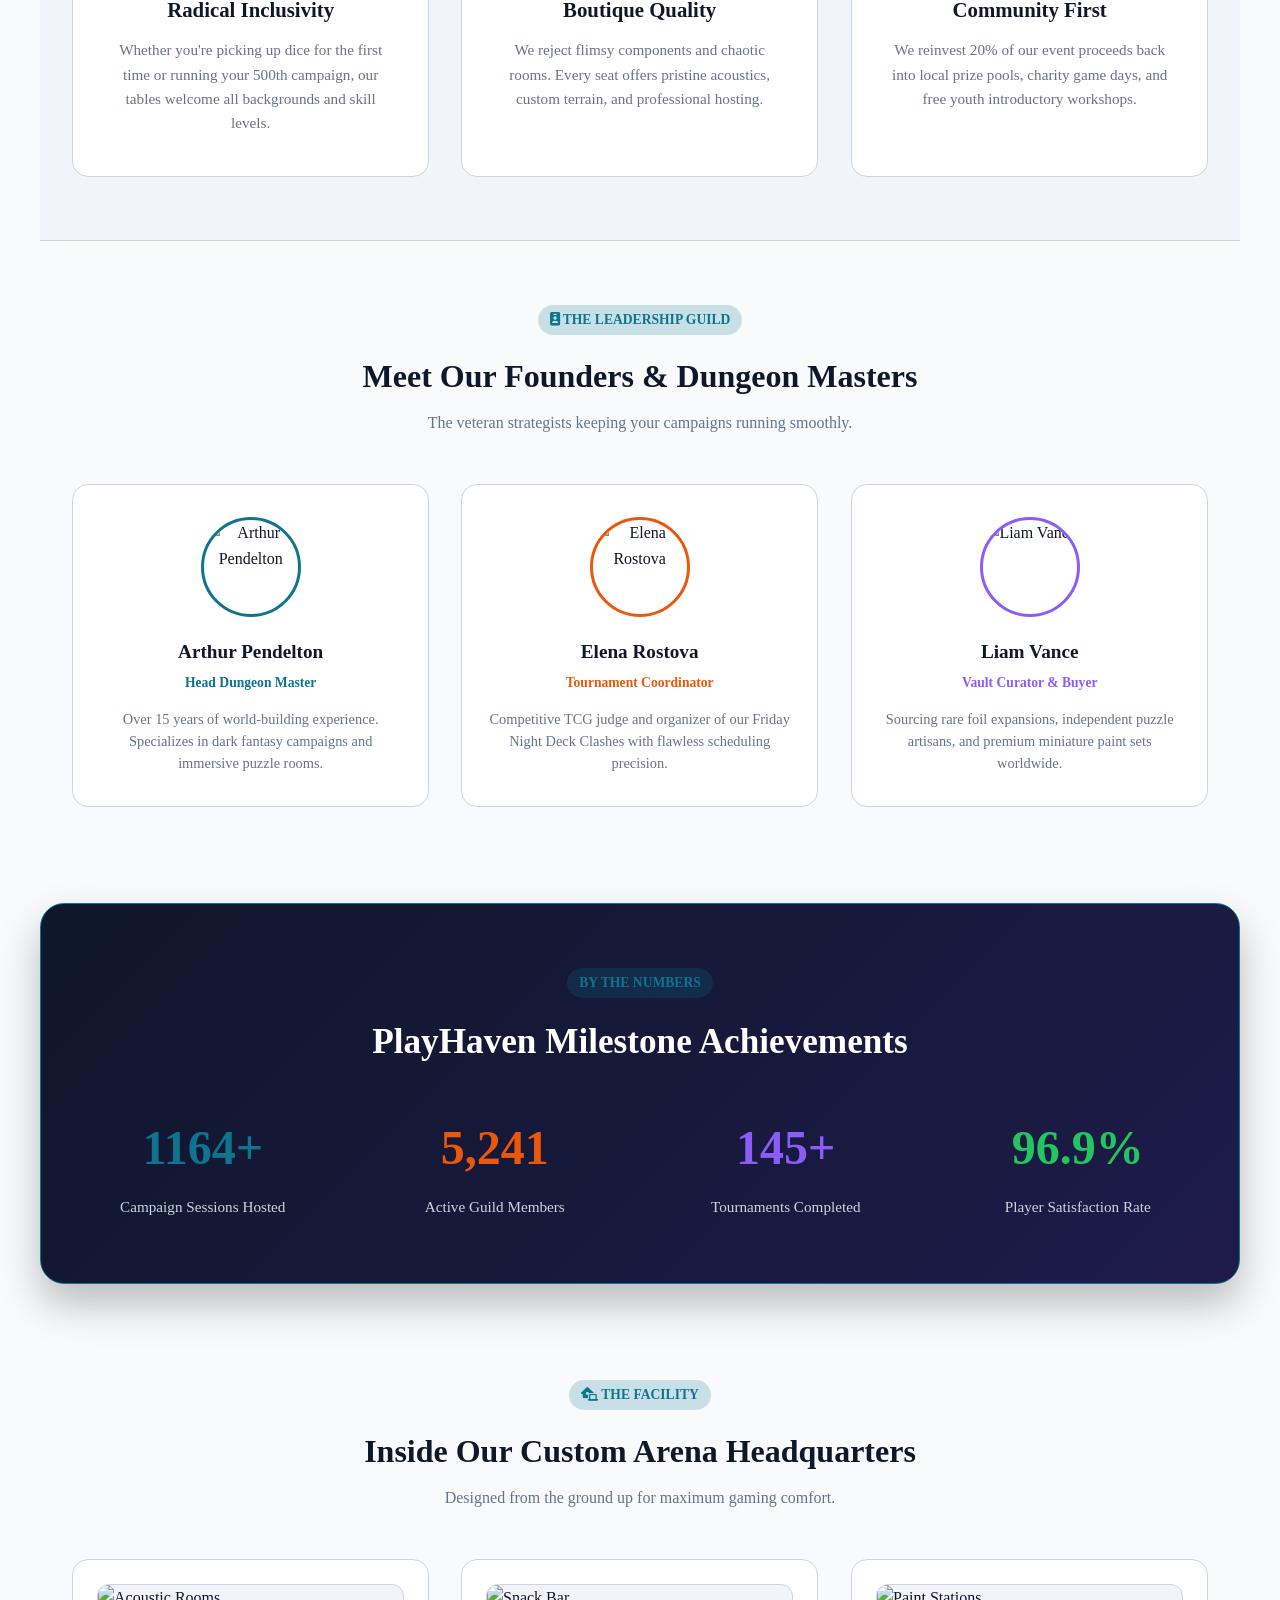
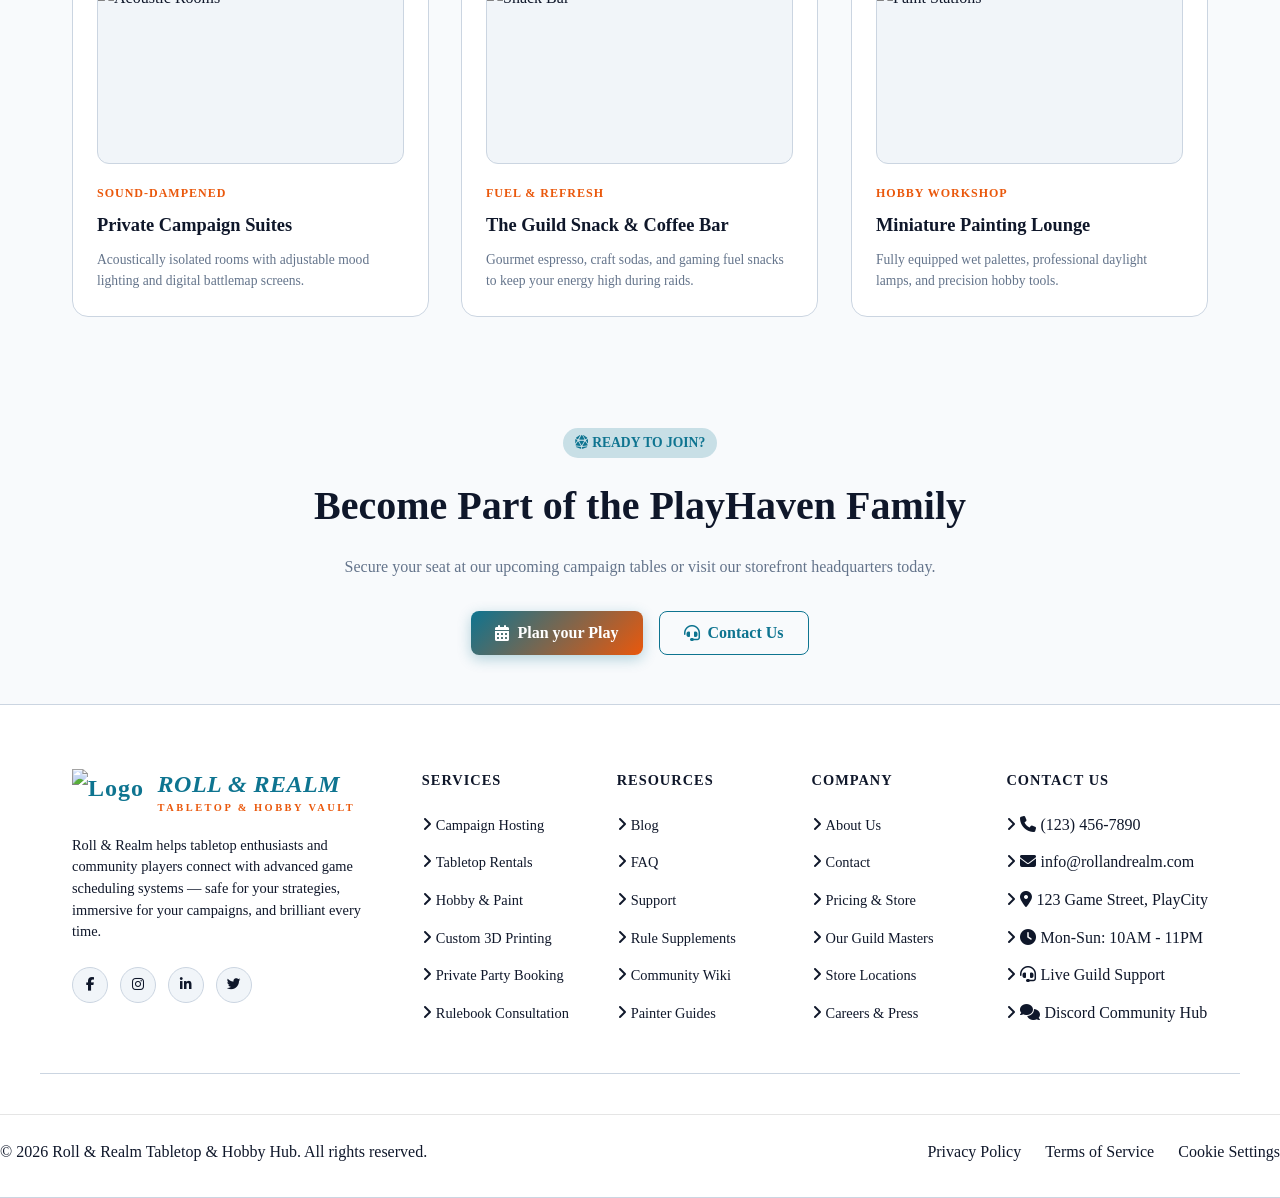
==== commit 1d29c1ae: "Add files via upload" ====
--- a/about.html
+++ b/about.html
@@ -278,7 +278,7 @@
         <h4>RESOURCES</h4>
         <ul class="footer-links">
           <li><i class="fa-solid fa-angle-right"></i> <a href="blog.html">Blog</a></li>
-          <li><i class="fa-solid fa-angle-right"></i> <a href="contact.html #faq">FAQ</a></li>
+          <li><i class="fa-solid fa-angle-right"></i> <a href="contact.html#faq">FAQ</a></li>
           <li><i class="fa-solid fa-angle-right"></i> <a href="contact.html">Support</a></li>
           <li><i class="fa-solid fa-angle-right"></i> <a href="contact.html">Rule Supplements</a></li>
           <li><i class="fa-solid fa-angle-right"></i> <a href="contact.html">Community Wiki</a></li>
--- a/header_footer.css
+++ b/header_footer.css
@@ -349,18 +349,6 @@
   color: var(--accent-teal);
 }
 
-.footer-bottom {
-  max-width: 1200px;
-  margin: 0 auto;
-  padding: 2rem 2rem 0 2rem;
-  display: flex;
-  justify-content: space-between;
-  align-items: center;
-  font-size: 0.85rem;
-  flex-wrap: wrap;
-  gap: 1rem;
-}
-
 .footer-bottom-links {
   display: flex;
   gap: 1.5rem;
@@ -451,4 +439,19 @@
 [dir="rtl"] .dropdown-menu {
   left: auto;
   right: 0;
+}
+.footer-grid {
+  display: grid;
+  grid-template-columns: 1.5fr 1fr 1fr 1fr 1.2fr; /* Brand + 4 link columns */
+  gap: 2rem;
+}
+
+.footer-bottom {
+  margin-top: 2.5rem;
+  padding-top: 1.5rem;
+  border-top: 1px solid rgba(0, 0, 0, 0.1);
+  display: flex;
+  justify-content: space-between;
+  align-items: center;
+  width: 100%;
 }
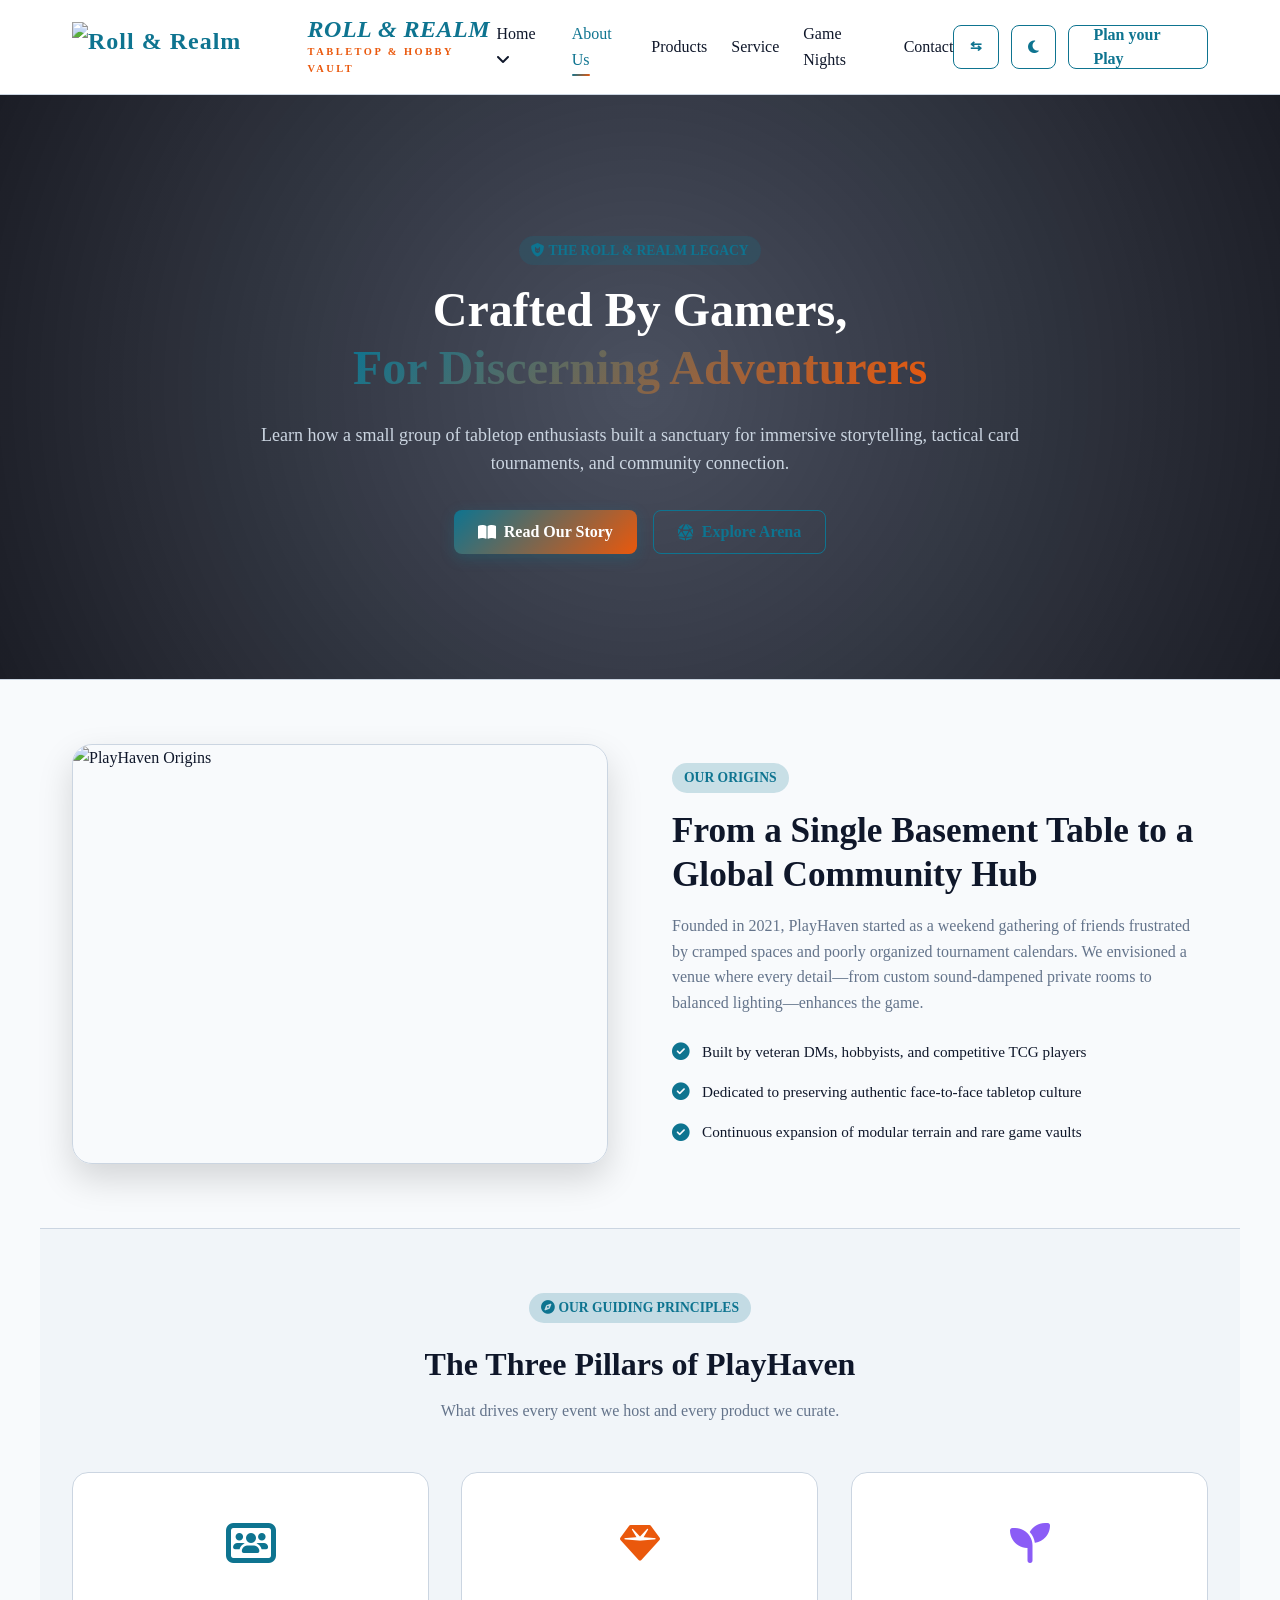
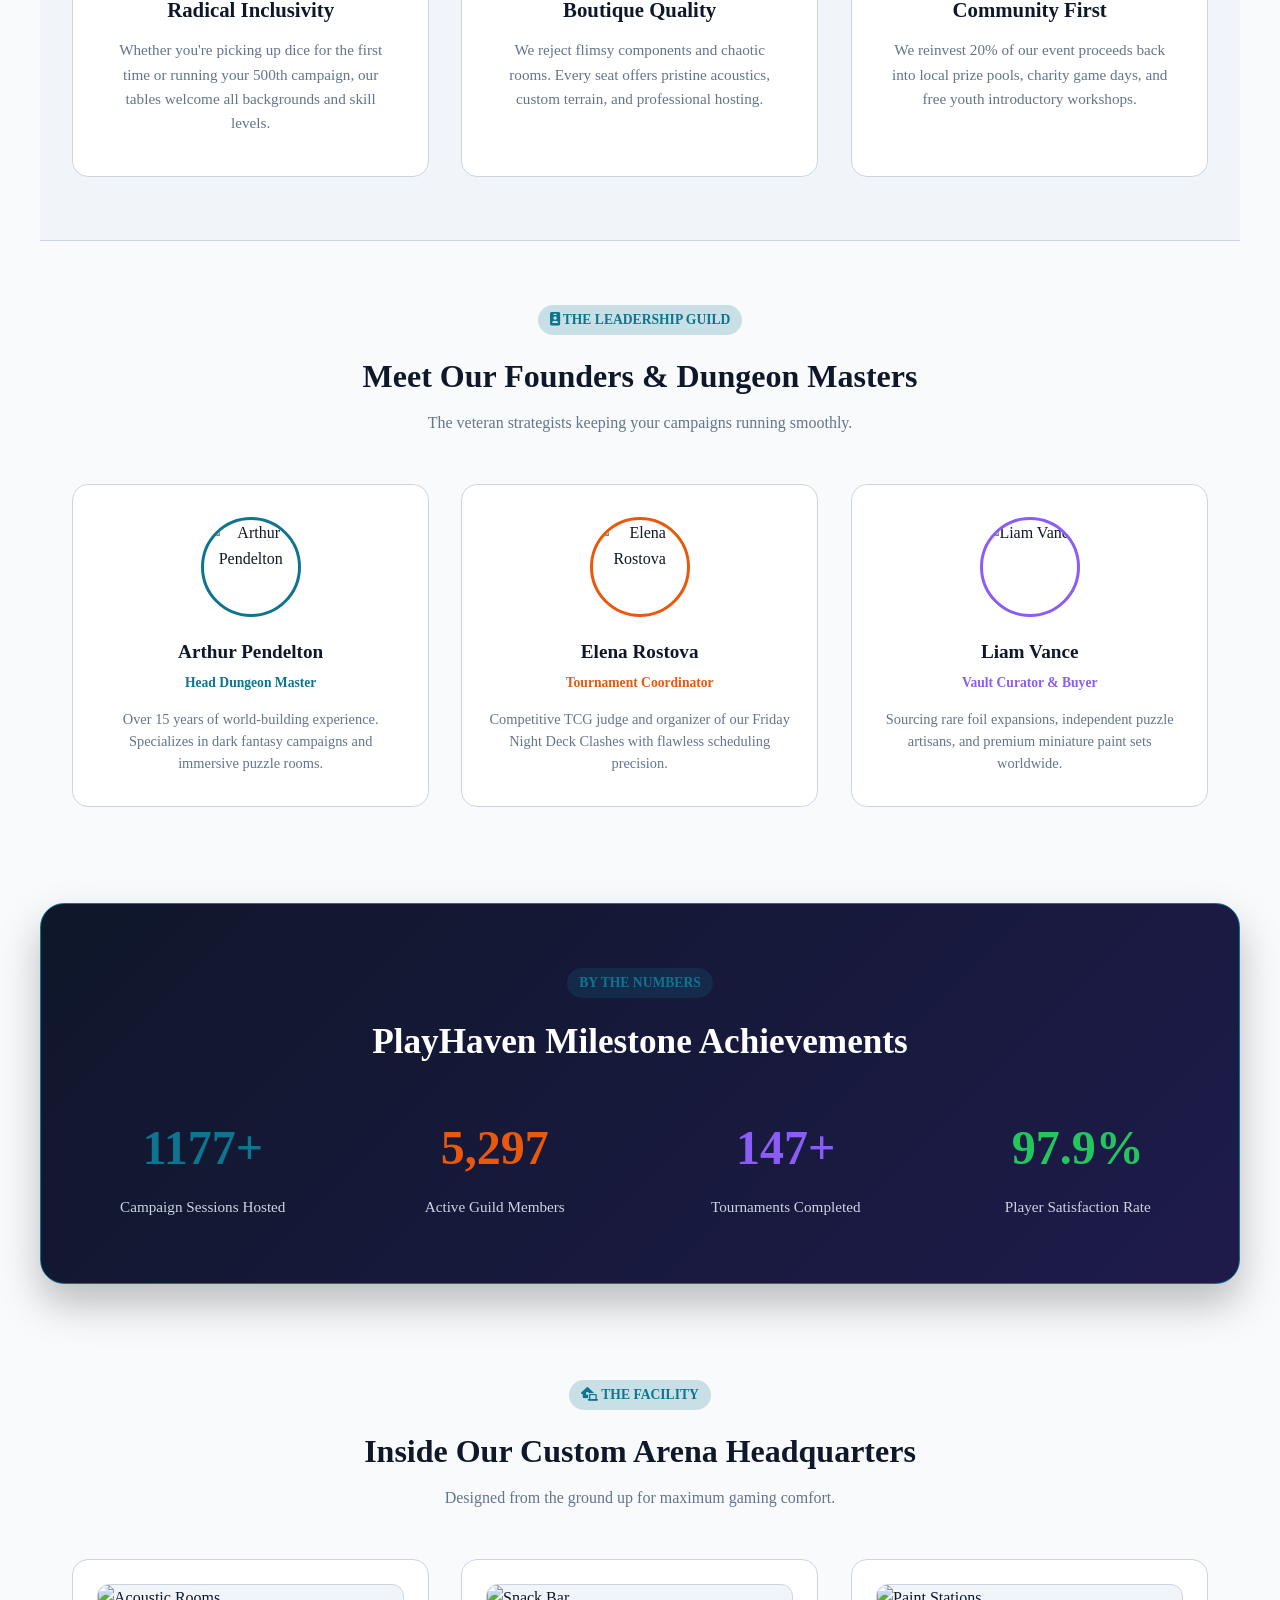
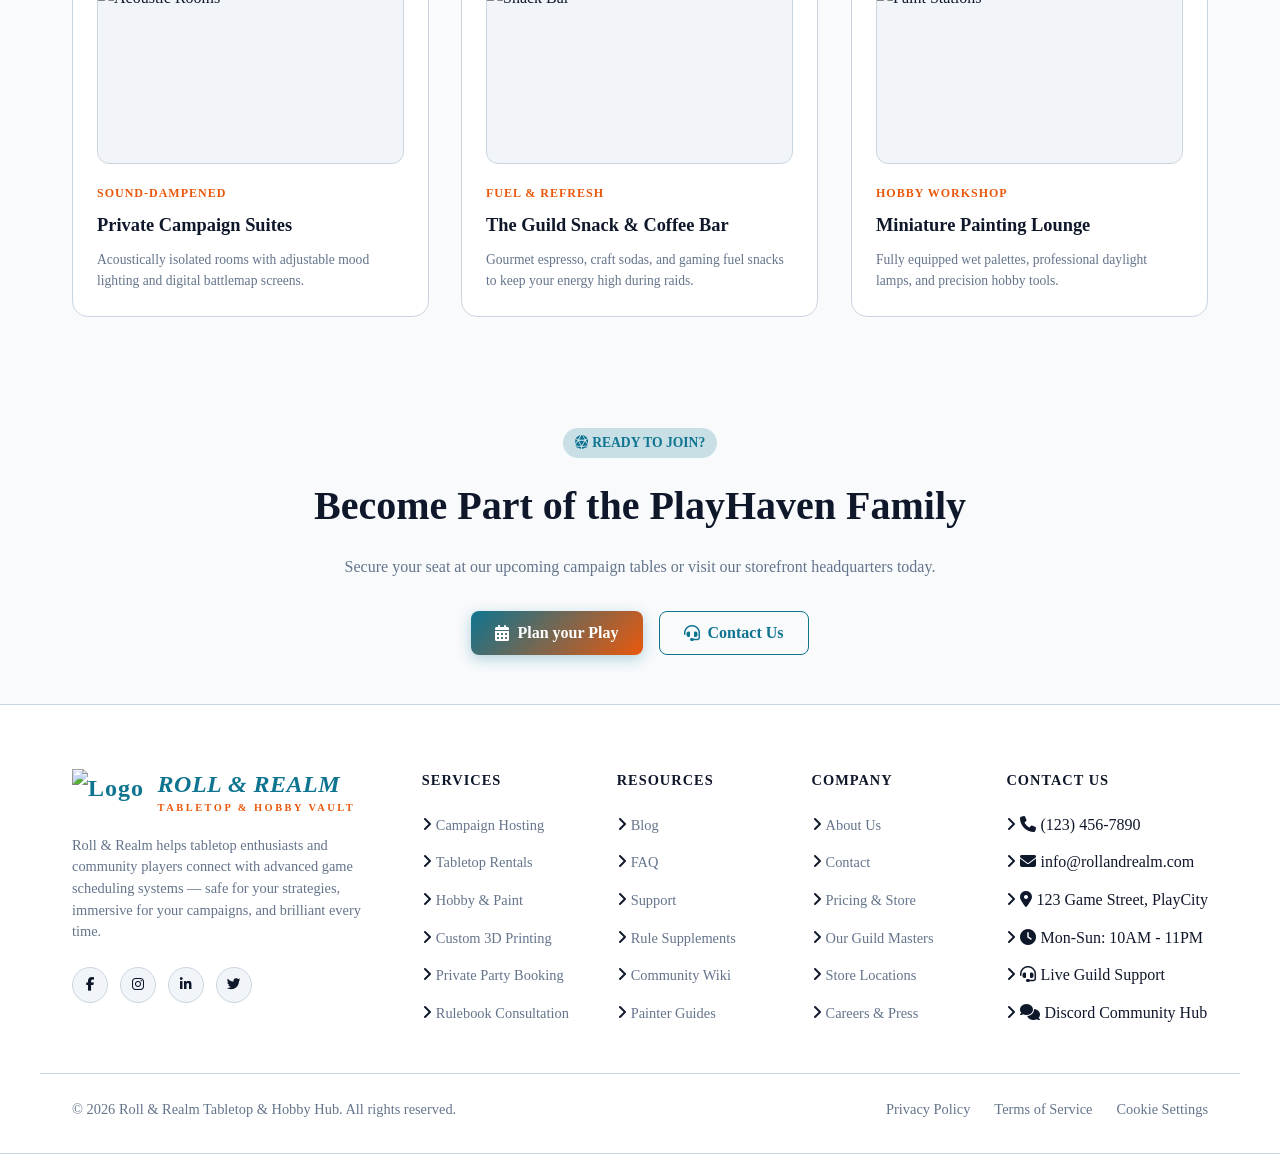
==== commit c4368e48: "Add files via upload" ====
--- a/about.html
+++ b/about.html
@@ -4,6 +4,7 @@
   <meta charset="UTF-8" />
   <meta name="viewport" content="width=device-width, initial-scale=1.0" />
   <title>Roll & Realm | About Our Guild & Story</title>
+  <link rel="icon" type="image/png" href="images/Gemini_Generated_Image_be06c9be06c9be06-removebg-preview.png">
   <link rel="stylesheet" href="https://cdnjs.cloudflare.com/ajax/libs/font-awesome/6.5.2/css/all.min.css">
   <link rel="stylesheet" href="header_footer.css">
   <link rel="stylesheet" href="index.css">
--- a/header_footer.css
+++ b/header_footer.css
@@ -46,6 +46,7 @@
   text-decoration: none;
 }
 
+/* --- Header & Navigation --- */
 header {
   background-color: var(--bg-card);
   backdrop-filter: blur(8px);
@@ -177,7 +178,7 @@
   gap: 0.75rem;
 }
 
-/* --- Toggle Buttons matched exactly to Secondary Buttons --- */
+/* --- Buttons & Action Elements --- */
 .icon-btn {
   display: inline-flex;
   align-items: center;
@@ -252,6 +253,7 @@
   text-transform: uppercase;
 }
 
+/* --- Footer Layout & Styling --- */
 .site-footer {
   background-color: var(--bg-card);
   border-top: 1px solid var(--border-color);
@@ -296,6 +298,7 @@
   font-size: 0.9rem;
   line-height: 1.5;
   max-width: 320px;
+  color: var(--text-muted);
 }
 
 .footer-socials {
@@ -342,6 +345,7 @@
 
 .footer-links a {
   font-size: 0.9rem;
+  color: var(--text-muted);
   transition: color 0.2s ease;
 }
 
@@ -349,9 +353,29 @@
   color: var(--accent-teal);
 }
 
+/* FIXED: Properly aligned footer bottom bar */
+.footer-bottom {
+  max-width: 1200px;
+  margin: 0 auto;
+  padding: 1.5rem 2rem 0 2rem;
+  display: flex;
+  justify-content: space-between;
+  align-items: center;
+  width: 100%;
+  flex-wrap: wrap;
+  gap: 1rem;
+  font-size: 0.9rem;
+  color: var(--text-muted);
+}
+
 .footer-bottom-links {
   display: flex;
   gap: 1.5rem;
+}
+
+.footer-bottom-links a {
+  color: var(--text-muted);
+  transition: color 0.2s ease;
 }
 
 .footer-bottom-links a:hover {
@@ -375,6 +399,7 @@
   color: var(--accent-teal);
 }
 
+/* --- Responsive Media Queries --- */
 @media (max-width: 1024px) {
   .footer-container {
     grid-template-columns: 1fr 1fr;
@@ -440,18 +465,20 @@
   left: auto;
   right: 0;
 }
-.footer-grid {
-  display: grid;
-  grid-template-columns: 1.5fr 1fr 1fr 1fr 1.2fr; /* Brand + 4 link columns */
-  gap: 2rem;
-}
-
-.footer-bottom {
-  margin-top: 2.5rem;
-  padding-top: 1.5rem;
-  border-top: 1px solid rgba(0, 0, 0, 0.1);
-  display: flex;
-  justify-content: space-between;
-  align-items: center;
-  width: 100%;
+/* --- Lock btn-primary Colors in Dark Mode on Index Page --- */
+[data-theme="dark"] .hero-content .btn-primary,
+[data-theme="dark"] .hero-banner-card .btn-primary,
+[data-theme="dark"] .feature-text-content .btn-primary,
+[data-theme="dark"] .container form .btn-primary,
+[data-theme="dark"] .container .btn-primary {
+  background: linear-gradient(135deg, #0e7490, #ea580c) !important;
+  box-shadow: 0 4px 14px rgba(14, 116, 144, 0.3) !important;
+}
+
+[data-theme="dark"] .hero-content .btn-primary:hover,
+[data-theme="dark"] .hero-banner-card .btn-primary:hover,
+[data-theme="dark"] .feature-text-content .btn-primary:hover,
+[data-theme="dark"] .container form .btn-primary:hover,
+[data-theme="dark"] .container .btn-primary:hover {
+  box-shadow: 0 6px 20px rgba(234, 88, 12, 0.4) !important;
 }
--- a/index.css
+++ b/index.css
@@ -396,6 +396,7 @@
   right: 0;
 }
 
+
 /* --- Responsive Media Queries --- */
 @media (max-width: 1024px) {
   .flex-card {
